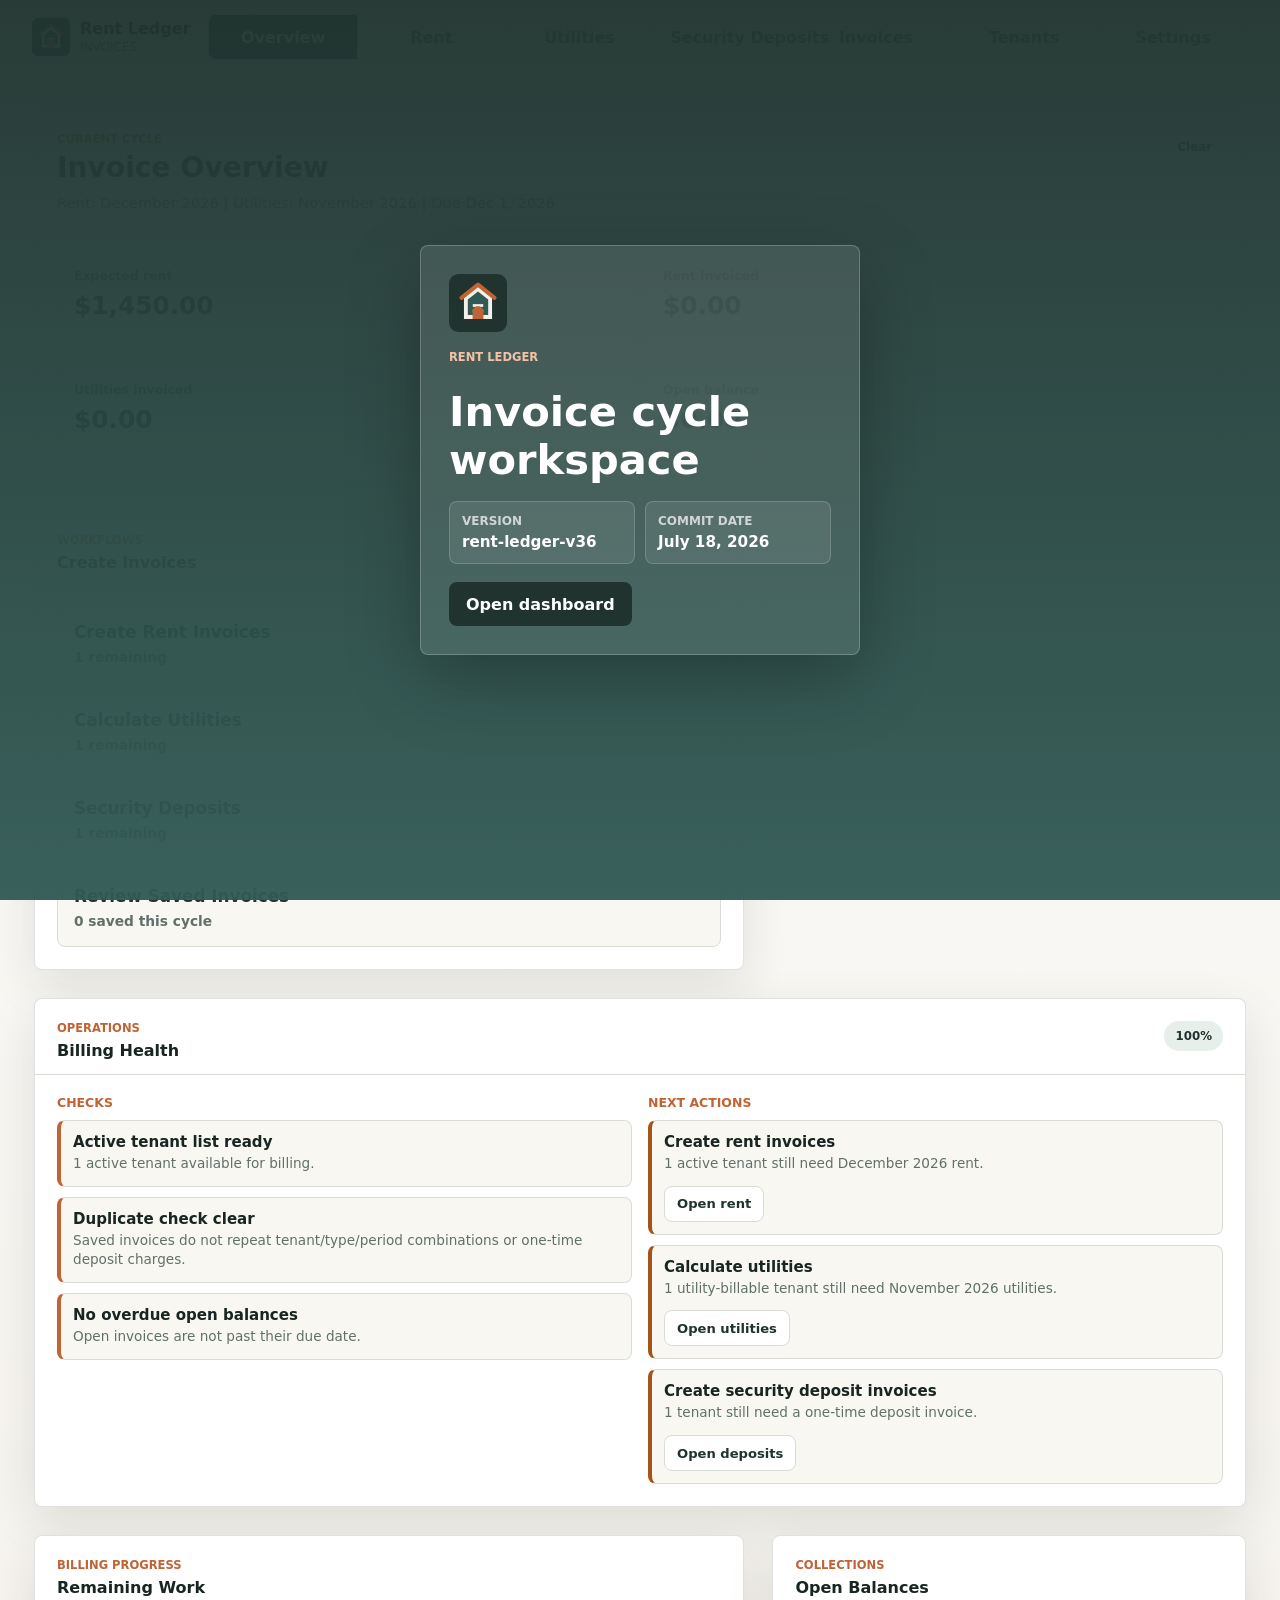
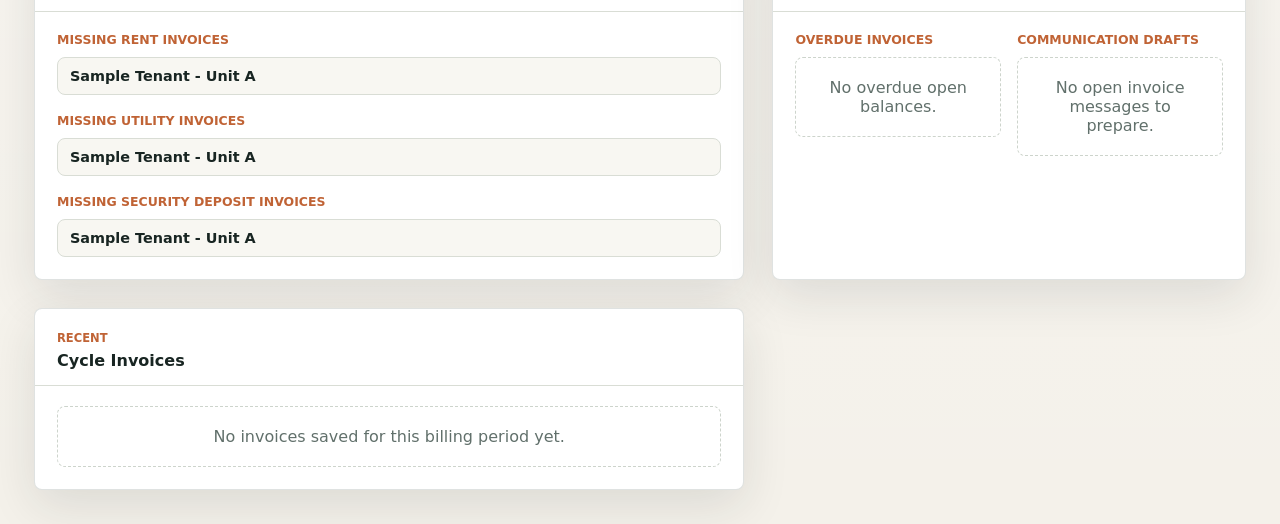
==== index.html @ cb98f1fe "Fix ledger workflows and period safeguards" ====
<!doctype html>
<html lang="en">
  <head>
    <meta charset="utf-8" />
    <meta name="viewport" content="width=device-width, initial-scale=1" />
    <meta name="theme-color" content="#20332f" />
    <meta http-equiv="Cache-Control" content="no-cache, no-store, must-revalidate" />
    <meta http-equiv="Pragma" content="no-cache" />
    <meta http-equiv="Expires" content="0" />
    <title>Rent Ledger</title>
    <link rel="manifest" href="manifest.webmanifest?v=rent-ledger-v36" />
    <link rel="icon" href="assets/rent-ledger-icon.svg" type="image/svg+xml" />
    <link rel="apple-touch-icon" href="assets/icon-192.png" />
    <link rel="stylesheet" href="styles.css?v=rent-ledger-v36" />
  </head>
  <body>
    <div id="app" class="app">
      <section class="splash-screen" id="splashScreen" aria-labelledby="splashTitle">
        <div class="splash-panel">
          <img src="assets/rent-ledger-icon.svg" alt="" class="splash-mark" />
          <p class="eyebrow">Rent Ledger</p>
          <h1 id="splashTitle">Invoice cycle workspace</h1>
          <div class="splash-meta" aria-label="Build details">
            <div>
              <span>Version</span>
              <strong id="splashVersion">rent-ledger-v36</strong>
            </div>
            <div>
              <span>Commit date</span>
              <strong id="splashCommitDate">July 18, 2026</strong>
            </div>
          </div>
          <button class="primary-button" id="enterApp" type="button">Open dashboard</button>
        </div>
      </section>

      <header class="topbar">
        <a class="brand" href="#overview" aria-label="Rent Ledger home">
          <img src="assets/rent-ledger-icon.svg" alt="" class="brand-mark" />
          <span>
            <strong>Rent Ledger</strong>
            <small>Invoices</small>
          </span>
        </a>

        <nav class="nav-tabs" aria-label="Primary">
          <button class="nav-tab is-active" data-view="overview" type="button">Overview</button>
          <button class="nav-tab" data-view="rent" type="button">Rent</button>
          <button class="nav-tab" data-view="utility" type="button">Utilities</button>
          <button class="nav-tab" data-view="security" type="button">Security Deposits</button>
          <button class="nav-tab" data-view="invoices" type="button">Invoices</button>
          <button class="nav-tab" data-view="tenants" type="button">Tenants</button>
          <button class="nav-tab" data-view="settings" type="button">Settings</button>
        </nav>
      </header>

      <main class="main">
        <section class="view view-overview is-active" id="view-overview" aria-labelledby="overviewHeading">
          <div class="overview-layout">
            <section class="panel overview-hero">
              <div class="panel-header">
                <div>
                  <p class="eyebrow">Current cycle</p>
                  <h1 id="overviewHeading">Invoice Overview</h1>
                  <p class="panel-copy" id="overviewCycleLabel">Current billing period</p>
                </div>
                <span class="status-pill" id="overviewCycleStatus">Open</span>
              </div>
              <div class="metric-grid overview-metrics">
                <div class="metric">
                  <span>Expected rent</span>
                  <strong id="cycleExpectedRent">$0.00</strong>
                </div>
                <div class="metric">
                  <span>Rent invoiced</span>
                  <strong id="cycleRentInvoiced">$0.00</strong>
                </div>
                <div class="metric">
                  <span>Utilities invoiced</span>
                  <strong id="cycleUtilityInvoiced">$0.00</strong>
                </div>
                <div class="metric">
                  <span>Open balance</span>
                  <strong id="cycleOpenBalance">$0.00</strong>
                </div>
              </div>
            </section>

            <section class="panel workflow-panel">
              <div class="panel-header compact">
                <div>
                  <p class="eyebrow">Workflows</p>
                  <h2>Create Invoices</h2>
                </div>
              </div>
              <div class="workflow-actions">
                <button class="workflow-button" id="startRentWorkflow" type="button">
                  <span>Create Rent Invoices</span>
                  <strong id="rentWorkflowCount">0 remaining</strong>
                </button>
                <button class="workflow-button" id="startUtilityWorkflow" type="button">
                  <span>Calculate Utilities</span>
                  <strong id="utilityWorkflowCount">0 remaining</strong>
                </button>
                <button class="workflow-button" id="startSecurityDepositWorkflow" type="button">
                  <span>Security Deposits</span>
                  <strong id="securityDepositWorkflowCount">0 remaining</strong>
                </button>
                <button class="workflow-button" id="reviewInvoicesWorkflow" type="button">
                  <span>Review Saved Invoices</span>
                  <strong id="invoiceWorkflowCount">0 saved this cycle</strong>
                </button>
              </div>
            </section>

            <section class="panel operations-panel">
              <div class="panel-header compact">
                <div>
                  <p class="eyebrow">Operations</p>
                  <h2>Billing Health</h2>
                </div>
                <span class="status-pill" id="billingHealthScore">100%</span>
              </div>
              <div class="operations-grid">
                <div>
                  <h3>Checks</h3>
                  <div class="operations-list" id="billingHealthList"></div>
                </div>
                <div>
                  <h3>Next actions</h3>
                  <div class="operations-list" id="billingActionList"></div>
                </div>
              </div>
            </section>

            <section class="panel">
              <div class="panel-header compact">
                <div>
                  <p class="eyebrow">Billing progress</p>
                  <h2>Remaining Work</h2>
                </div>
              </div>
              <div class="overview-list-group">
                <div>
                  <h3>Missing rent invoices</h3>
                  <div class="overview-list" id="cycleMissingRent"></div>
                </div>
                <div>
                  <h3>Missing utility invoices</h3>
                  <div class="overview-list" id="cycleMissingUtilities"></div>
                </div>
                <div>
                  <h3>Missing security deposit invoices</h3>
                  <div class="overview-list" id="cycleMissingSecurityDeposits"></div>
                </div>
              </div>
            </section>

            <section class="panel">
              <div class="panel-header compact">
                <div>
                  <p class="eyebrow">Collections</p>
                  <h2>Open Balances</h2>
                </div>
              </div>
              <div class="operations-grid">
                <div>
                  <h3>Overdue invoices</h3>
                  <div class="operations-list" id="delinquencyList"></div>
                </div>
                <div>
                  <h3>Communication drafts</h3>
                  <div class="operations-list" id="communicationDraftList"></div>
                </div>
              </div>
            </section>

            <section class="panel">
              <div class="panel-header compact">
                <div>
                  <p class="eyebrow">Recent</p>
                  <h2>Cycle Invoices</h2>
                </div>
              </div>
              <div class="invoice-history overview-invoices" id="overviewInvoiceList"></div>
            </section>
          </div>
        </section>

        <section class="view view-invoice" id="view-invoice" aria-labelledby="invoiceHeading">
          <section class="panel cycle-workflow-panel" id="rentBatchPanel">
            <div class="panel-header">
              <div>
                <p class="eyebrow">Rent cycle</p>
                <h1 id="rentBatchHeading">Rent Invoices</h1>
                <p class="panel-copy" id="rentBatchCopy">Review active tenants before creating rent invoices.</p>
              </div>
              <button class="primary-button" id="createAllRentInvoices" type="button">Create all rent invoices</button>
            </div>
            <div class="cycle-list" id="rentBatchList"></div>
          </section>

          <section class="panel cycle-workflow-panel" id="securityDepositBatchPanel" hidden>
            <div class="panel-header">
              <div>
                <p class="eyebrow">One-time tenant charges</p>
                <h1 id="securityDepositBatchHeading">Security Deposit Invoices</h1>
                <p class="panel-copy" id="securityDepositBatchCopy">
                  Each tenant needs one security deposit invoice, regardless of its billing period or payment status.
                </p>
              </div>
              <button class="primary-button" id="createAllSecurityDepositInvoices" type="button">
                Create all security deposits
              </button>
            </div>
            <div class="cycle-list" id="securityDepositBatchList"></div>
          </section>

          <section class="panel cycle-workflow-panel" id="utilityBatchPanel" hidden>
            <div class="panel-header">
              <div>
                <p class="eyebrow">Utility cycle</p>
                <h1 id="utilityBatchHeading">Utility Allocation</h1>
                <p class="panel-copy" id="utilityBatchCopy">Enter the bills once, then create utility invoices for every billable tenant.</p>
              </div>
              <button class="primary-button" id="createAllUtilityInvoices" type="button">Create all utilities</button>
            </div>
            <div class="cycle-form">
              <div class="grid three">
                <label>
                  Method
                  <select id="cycleUtilityMethod">
                    <option value="occupancyUnits">Occupancy units</option>
                    <option value="equalSplit">Equal split</option>
                  </select>
                </label>
                <label>
                  Total units / shares
                  <input id="cycleUtilityTotalUnits" type="number" min="0" step="0.01" />
                </label>
                <label>
                  Other utilities
                  <input id="cycleUtilityOther" type="number" min="0" step="0.01" />
                </label>
              </div>
              <div class="grid three">
                <label>
                  Dominion / electric
                  <input id="cycleUtilityElectric" type="number" min="0" step="0.01" />
                </label>
                <label>
                  HRSD / water
                  <input id="cycleUtilityWaterSewer" type="number" min="0" step="0.01" />
                </label>
                <label>
                  Gas
                  <input id="cycleUtilityGas" type="number" min="0" step="0.01" />
                </label>
              </div>
            </div>
            <div class="cycle-list" id="utilityAllocationList"></div>
          </section>

          <div class="workspace">
            <section class="panel editor-panel">
              <div class="panel-header">
                <div>
                  <p class="eyebrow" id="workflowEyebrow">Rent workflow</p>
                  <h1 id="invoiceHeading">Rent Invoice</h1>
                  <p class="panel-copy" id="workflowCopy">Create monthly rent invoices for active tenants.</p>
                </div>
                <div class="invoice-header-tools">
                  <span class="status-pill" id="invoiceStatus">Draft</span>
                </div>
              </div>

              <form id="invoiceForm" class="stack">
                <div class="section-heading compact">
                  <h2>Invoice details</h2>
                </div>
                <input id="invoiceType" name="invoiceType" type="hidden" value="rent" />
                <div class="grid three">
                  <label>
                    Tenant
                    <select id="tenantSelect" name="tenantId"></select>
                  </label>
                  <label>
                    Invoice #
                    <input id="invoiceNumber" name="invoiceNumber" type="text" autocomplete="off" />
                  </label>
                  <label>
                    Issue date
                    <input id="issueDate" name="issueDate" type="date" />
                  </label>
                </div>

                <div class="grid two">
                  <label>
                    Due date
                    <input id="dueDate" name="dueDate" type="date" />
                  </label>
                  <label>
                    Billing period
                    <input id="billingPeriod" name="billingPeriod" type="text" placeholder="July 2026" />
                  </label>
                </div>

                <section class="utility-calculator" id="utilityCalculator" aria-labelledby="utilityCalcHeading">
                  <div class="section-heading">
                    <div>
                      <p class="eyebrow">Utilities</p>
                      <h2 id="utilityCalcHeading">Utility Allocation</h2>
                    </div>
                    <button class="small-button" id="applyUtilityCharge" type="button">Apply charge</button>
                  </div>

                  <div class="grid three">
                    <label>
                      Method
                      <select id="utilityMethod">
                        <option value="occupancyUnits">Occupancy units</option>
                        <option value="equalSplit">Equal split</option>
                      </select>
                    </label>
                    <label>
                      Tenant units
                      <input id="utilityTenantUnits" type="number" min="0" step="0.01" />
                    </label>
                    <label>
                      Total units / shares
                      <input id="utilityTotalUnits" type="number" min="0" step="0.01" />
                    </label>
                  </div>

                  <div class="grid four">
                    <label>
                      Dominion / electric
                      <input id="utilityElectric" type="number" min="0" step="0.01" />
                    </label>
                    <label>
                      HRSD / water
                      <input id="utilityWaterSewer" type="number" min="0" step="0.01" />
                    </label>
                    <label>
                      Gas
                      <input id="utilityGas" type="number" min="0" step="0.01" />
                    </label>
                    <label>
                      Other utilities
                      <input id="utilityOther" type="number" min="0" step="0.01" />
                    </label>
                  </div>

                  <div class="utility-result" id="utilityCalcResult">Enter bills and units to calculate a utility share.</div>
                  <div class="utility-result secondary" id="utilityBatchSummary"></div>
                </section>

                <details class="advanced-charges" id="advancedCharges">
                  <summary>Edit charges</summary>
                  <div class="advanced-charges-body">
                    <div class="section-heading">
                      <h2>Charges</h2>
                      <div class="charge-actions">
                        <button class="small-button" id="applyRentCharge" type="button">Apply charge</button>
                        <button class="small-button" id="addLineItem" type="button">Add item</button>
                      </div>
                    </div>

                    <div class="line-items" id="lineItems" aria-live="polite"></div>
                  </div>
                </details>

                <div class="grid two">
                  <label>
                    Previous balance
                    <input id="previousBalance" name="previousBalance" type="number" min="0" step="0.01" />
                  </label>
                  <label>
                    Credits or adjustments
                    <input id="credits" name="credits" type="number" min="0" step="0.01" />
                  </label>
                </div>

                <label>
                  Notes
                  <textarea id="invoiceNotes" name="invoiceNotes" rows="3"></textarea>
                </label>

                <div class="invoice-total-bar">
                  <span>Total due</span>
                  <strong id="totalDue">$0.00</strong>
                </div>

                <div class="button-row">
                  <button class="primary-button" id="saveInvoice" type="submit">Save</button>
                  <button class="secondary-button" id="printInvoice" type="button">Print</button>
                  <button class="secondary-button mobile-preview-button" id="togglePreview" type="button">Preview</button>
                </div>
              </form>
            </section>

            <section class="panel preview-panel">
              <div class="panel-header compact">
                <div>
                  <p class="eyebrow">Preview</p>
                  <h2>Invoice Document</h2>
                </div>
                <span id="saveState" class="save-state">Draft</span>
              </div>

              <article class="invoice-sheet" id="invoicePreview" aria-label="Invoice preview"></article>
            </section>
          </div>

        </section>

        <section class="view view-invoices" id="view-invoices" aria-labelledby="invoicesHeading">
          <section class="panel">
            <div class="panel-header">
              <div>
                <p class="eyebrow">Invoice records</p>
                <h1 id="invoicesHeading">Invoices</h1>
                <p class="panel-copy">Review saved invoices, reopen prior invoices, or mark paid invoices.</p>
              </div>
              <button class="small-button danger" id="clearPaid" type="button">Delete paid non-deposit invoices</button>
            </div>
            <div class="invoice-history invoices-page-list" id="invoiceHistory"></div>
          </section>
        </section>

        <section class="view view-tenants" id="view-tenants" aria-labelledby="tenantsHeading">
          <div class="data-layout">
            <section class="panel">
              <div class="panel-header">
                <div>
                  <p class="eyebrow">Directory</p>
                  <h1 id="tenantsHeading">Tenants</h1>
                </div>
                <button class="small-button" id="addTenant" type="button">Add tenant</button>
              </div>
              <div class="tenant-section">
                <div class="section-heading compact">
                  <h2>Active tenants</h2>
                  <span id="activeTenantCount">0</span>
                </div>
                <div class="tenant-list" id="tenantList"></div>
              </div>
              <div class="tenant-section">
                <div class="section-heading compact">
                  <h2>Inactive tenants</h2>
                  <span id="inactiveTenantCount">0</span>
                </div>
                <div class="tenant-list" id="inactiveTenantList"></div>
              </div>
            </section>

            <section class="panel">
              <div class="panel-header compact">
                <div>
                  <p class="eyebrow">Details</p>
                  <h2 id="tenantFormHeading">Tenant Profile</h2>
                </div>
                <button class="small-button danger" id="deleteTenant" type="button">Delete</button>
              </div>

              <form id="tenantForm" class="stack">
                <input type="hidden" id="tenantId" />
                <div class="grid two">
                  <label>
                    Tenant name
                    <input id="tenantName" type="text" autocomplete="name" required />
                  </label>
                  <label>
                    Unit
                    <input id="tenantUnit" type="text" autocomplete="off" />
                  </label>
                </div>
                <label>
                  Mailing address
                  <textarea id="tenantAddress" rows="3"></textarea>
                </label>
                <div class="grid two">
                  <label>
                    Email
                    <input id="tenantEmail" type="email" autocomplete="email" />
                  </label>
                  <label>
                    Phone
                    <input id="tenantPhone" type="tel" autocomplete="tel" placeholder="(757) 555-1212" />
                  </label>
                </div>
                <div class="grid three">
                  <label>
                    Monthly rent
                    <input id="tenantRent" type="number" min="0" step="0.01" />
                  </label>
                  <label>
                    Security deposit
                    <input id="tenantSecurityDeposit" type="number" min="0" step="0.01" />
                  </label>
                  <label>
                    Utility occupancy units
                    <input id="tenantUtilityUnits" type="number" min="0" step="0.01" />
                  </label>
                </div>
                <label>
                  Lease memo
                  <textarea id="tenantMemo" rows="3"></textarea>
                </label>
                <label class="checkbox-row">
                  <input id="tenantActive" type="checkbox" />
                  <span>Active tenant</span>
                </label>
                <label class="checkbox-row">
                  <input id="tenantExcludeUtilities" type="checkbox" />
                  <span>Exclude from utility billing</span>
                </label>
                <div class="button-row">
                  <button class="primary-button" type="submit">Save tenant</button>
                  <button class="secondary-button" id="resetTenantForm" type="button">Reset</button>
                </div>
              </form>
            </section>
          </div>
        </section>

        <section class="view view-settings" id="view-settings" aria-labelledby="settingsHeading">
          <div class="data-layout settings-layout">
            <section class="panel">
              <div class="panel-header">
                <div>
                  <p class="eyebrow">Sender</p>
                  <h1 id="settingsHeading">Landlord Settings</h1>
                </div>
              </div>

              <form id="landlordForm" class="stack">
                <label>
                  Business or owner name
                  <input id="landlordName" type="text" autocomplete="organization" />
                </label>
                <label>
                  Address
                  <textarea id="landlordAddress" rows="3"></textarea>
                </label>
                <div class="grid two">
                  <label>
                    Email
                    <input id="landlordEmail" type="email" autocomplete="email" />
                  </label>
                  <label>
                    Phone
                    <input id="landlordPhone" type="tel" autocomplete="tel" placeholder="(757) 555-1212" />
                  </label>
                </div>
                <label>
                  Payment instructions
                  <textarea id="paymentInstructions" rows="5"></textarea>
                </label>
                <div class="button-row">
                  <button class="primary-button" type="submit">Save settings</button>
                </div>
              </form>
            </section>

            <section class="panel">
              <div class="panel-header compact">
                <div>
                  <p class="eyebrow">Audit</p>
                  <h2>Recent Local Activity</h2>
                </div>
              </div>
              <div class="audit-list" id="auditTrailList"></div>
            </section>

            <section class="panel">
              <div class="panel-header compact">
                <div>
                  <p class="eyebrow">Totals</p>
                  <h2>Portfolio Snapshot</h2>
                </div>
              </div>
              <div class="metric-grid">
                <div class="metric">
                  <span>Active tenants</span>
                  <strong id="metricTenants">0</strong>
                </div>
                <div class="metric">
                  <span>Open invoices</span>
                  <strong id="metricOpen">0</strong>
                </div>
                <div class="metric">
                  <span>Open balance</span>
                  <strong id="metricBalance">$0.00</strong>
                </div>
                <div class="metric">
                  <span>Paid invoices</span>
                  <strong id="metricPaid">0</strong>
                </div>
              </div>
              <div class="backup-tools drive-tools">
                <div>
                  <p class="eyebrow">Cloud backup</p>
                  <h2>Google Drive</h2>
                  <p class="backup-copy">
                    Connected Drive saves app data and invoice PDFs in a Rent Ledger folder.
                  </p>
                </div>
                <div class="backup-status">
                  <span>Connection</span>
                  <strong id="driveStatus">Not connected</strong>
                </div>
                <div class="button-row">
                  <button class="secondary-button" id="connectDrive" type="button">Connect Drive</button>
                  <button class="secondary-button" id="loadDriveState" type="button">Download from Drive</button>
                  <button class="secondary-button" id="saveDriveState" type="button">Upload to Drive</button>
                </div>
                <p class="field-help">
                  Download replaces this browser's data after confirmation. Upload sends this browser's current data to Drive.
                </p>
                <details class="advanced-settings">
                  <summary>Advanced Drive setup</summary>
                  <label>
                    Google OAuth client ID
                    <input
                      id="googleClientId"
                      type="text"
                      autocomplete="off"
                      placeholder="1234567890-abc.apps.googleusercontent.com"
                    />
                  </label>
                  <p class="field-help">
                    Paste the full Web application OAuth client ID. Do not use a project ID, API key, email address, or client secret.
                  </p>
                  <label class="checkbox-row">
                    <input id="driveAutoSync" type="checkbox" />
                    <span>Automatically upload app data after local changes</span>
                  </label>
                </details>
              </div>
              <div class="backup-tools report-tools">
                <div>
                  <p class="eyebrow">Exports</p>
                  <h2>Reports</h2>
                  <p class="backup-copy">
                    Download accounting-ready CSV files from the data currently saved in this browser.
                  </p>
                </div>
                <div class="button-row">
                  <button class="secondary-button" id="exportInvoiceCsv" type="button">Invoice CSV</button>
                  <button class="secondary-button" id="exportTenantStatementCsv" type="button">Tenant balances CSV</button>
                  <button class="secondary-button" id="exportAuditCsv" type="button">Audit CSV</button>
                </div>
              </div>
              <div class="backup-tools lock-tools">
                <div>
                  <p class="eyebrow">Controls</p>
                  <h2>Closed Periods</h2>
                  <p class="backup-copy">
                    Locks are workflow safeguards, not access controls. Changes remain possible after an extra confirmation.
                    Lock the current rent/security and utility periods together, or unlock any listed period individually.
                    Lock changes sync across open tabs without replacing their invoice, tenant, or landlord forms.
                  </p>
                </div>
                <div class="button-row">
                  <button class="secondary-button" id="lockCurrentCycle" type="button">Lock current cycle</button>
                  <button class="secondary-button" id="unlockCurrentCycle" type="button">Unlock current cycle</button>
                </div>
                <div class="operations-list closed-period-list" id="closedPeriodList"></div>
              </div>
            </section>
          </div>
        </section>
      </main>

      <div class="toast" id="toast" role="status" aria-live="polite"></div>
      <div class="modal-backdrop" id="paymentDialog" hidden>
        <section class="modal-panel" role="dialog" aria-modal="true" aria-labelledby="paymentDialogHeading">
          <div>
            <p class="eyebrow">Payment</p>
            <h2 id="paymentDialogHeading">Record payment</h2>
            <p class="panel-copy" id="paymentDialogCopy">Choose how much was paid.</p>
          </div>
          <div class="button-row">
            <button class="primary-button" id="paymentFull" type="button">Full</button>
            <button class="secondary-button" id="paymentPartial" type="button">Partial</button>
            <button class="secondary-button" id="paymentCancel" type="button">Cancel</button>
          </div>
          <div class="partial-payment-fields" id="partialPaymentFields" hidden>
            <label>
              Partial payment amount
              <input id="partialPaymentAmount" type="number" min="0.01" step="0.01" inputmode="decimal" />
            </label>
            <button class="primary-button" id="paymentPartialSave" type="button">Save partial payment</button>
          </div>
        </section>
      </div>
    </div>

    <script src="app.js?v=rent-ledger-v36" defer></script>
  </body>
</html>
---- styles.css ----
:root {
  --bg: #f4f1ea;
  --surface: #ffffff;
  --surface-muted: #f8f7f2;
  --ink: #182522;
  --muted: #61706b;
  --line: #d9ddd5;
  --brand: #20332f;
  --brand-2: #315a54;
  --accent: #c06335;
  --accent-soft: #f5dfd2;
  --ok: #1e6b4c;
  --warn: #a45319;
  --danger: #9d2f26;
  --shadow: 0 16px 48px rgba(24, 37, 34, 0.11);
  --radius: 8px;
  --tap: 44px;
  font-family:
    Inter, ui-sans-serif, system-ui, -apple-system, BlinkMacSystemFont, "Segoe UI",
    sans-serif;
  color: var(--ink);
  background: var(--bg);
}

* {
  box-sizing: border-box;
}

html {
  min-height: 100%;
}

body {
  min-height: 100vh;
  margin: 0;
  background:
    linear-gradient(180deg, rgba(255, 255, 255, 0.78), rgba(255, 255, 255, 0)),
    var(--bg);
}

button,
input,
select,
textarea {
  font: inherit;
}

button {
  cursor: pointer;
}

.app {
  min-height: 100vh;
}

.splash-screen {
  position: fixed;
  inset: 0;
  z-index: 100;
  display: grid;
  place-items: center;
  padding: 24px;
  background: linear-gradient(180deg, rgba(32, 51, 47, 0.96), rgba(49, 90, 84, 0.96));
}

.splash-screen[hidden] {
  display: none;
}

[hidden] {
  display: none !important;
}

.splash-panel {
  display: grid;
  justify-items: start;
  gap: 18px;
  width: min(100%, 440px);
  border: 1px solid rgba(255, 255, 255, 0.22);
  border-radius: var(--radius);
  padding: 28px;
  color: #fff;
  background: rgba(255, 255, 255, 0.1);
  box-shadow: 0 24px 72px rgba(0, 0, 0, 0.28);
}

.splash-panel .eyebrow {
  color: #f3c2a6;
}

.splash-panel h1 {
  font-size: clamp(1.8rem, 6vw, 2.6rem);
}

.splash-mark {
  width: 58px;
  height: 58px;
}

.splash-meta {
  display: grid;
  grid-template-columns: repeat(2, minmax(0, 1fr));
  gap: 10px;
  width: 100%;
}

.splash-meta div {
  border: 1px solid rgba(255, 255, 255, 0.18);
  border-radius: var(--radius);
  padding: 12px;
  background: rgba(255, 255, 255, 0.08);
}

.splash-meta span,
.splash-meta strong {
  display: block;
}

.splash-meta span {
  color: rgba(255, 255, 255, 0.72);
  font-size: 0.75rem;
  font-weight: 800;
  text-transform: uppercase;
}

.splash-meta strong {
  margin-top: 5px;
  font-size: 0.95rem;
}

.topbar {
  position: sticky;
  top: 0;
  z-index: 20;
  display: grid;
  grid-template-columns: auto minmax(0, 1fr);
  align-items: center;
  gap: 18px;
  padding: 14px clamp(16px, 3vw, 32px);
  border-bottom: 1px solid rgba(32, 51, 47, 0.14);
  background: rgba(250, 249, 245, 0.94);
  backdrop-filter: blur(14px);
}

.brand {
  display: inline-flex;
  align-items: center;
  gap: 10px;
  width: fit-content;
  color: var(--ink);
  text-decoration: none;
}

.brand-mark {
  width: 38px;
  height: 38px;
  flex: 0 0 38px;
}

.brand strong,
.brand small {
  display: block;
  line-height: 1.05;
}

.brand strong {
  font-size: 1rem;
}

.brand small {
  margin-top: 3px;
  color: var(--muted);
  font-size: 0.75rem;
  text-transform: uppercase;
  letter-spacing: 0;
}

.nav-tabs {
  display: inline-grid;
  grid-template-columns: repeat(7, minmax(86px, 1fr));
  justify-self: end;
  min-height: var(--tap);
  border: 1px solid var(--line);
  border-radius: var(--radius);
  overflow: hidden;
  background: var(--surface);
}

.nav-tab {
  min-height: var(--tap);
  border: 0;
  border-right: 1px solid var(--line);
  padding: 0 16px;
  color: var(--muted);
  background: transparent;
  font-weight: 700;
  white-space: nowrap;
}

.nav-tab:last-child {
  border-right: 0;
}

.nav-tab.is-active {
  color: #fff;
  background: var(--brand);
}

.main {
  padding: clamp(18px, 3vw, 34px);
}

.view {
  display: none;
}

.view.is-active {
  display: block;
}

.workspace {
  display: grid;
  grid-template-columns: minmax(360px, 0.92fr) minmax(420px, 1.08fr);
  align-items: start;
  gap: clamp(18px, 3vw, 28px);
  max-width: 1460px;
  margin: 0 auto;
}

.overview-layout {
  display: grid;
  grid-template-columns: minmax(440px, 1.2fr) minmax(320px, 0.8fr);
  gap: clamp(18px, 3vw, 28px);
  max-width: 1240px;
  margin: 0 auto;
}

.overview-hero {
  grid-column: 1 / -1;
}

.panel-copy {
  margin: 8px 0 0;
  color: var(--muted);
  font-size: 0.92rem;
  line-height: 1.45;
}

.overview-metrics {
  grid-template-columns: repeat(4, minmax(0, 1fr));
}

.workflow-actions {
  display: grid;
  gap: 12px;
  padding: 20px 22px 22px;
}

.workflow-button {
  display: grid;
  gap: 5px;
  min-height: 76px;
  border: 1px solid var(--line);
  border-radius: var(--radius);
  padding: 14px 16px;
  color: var(--ink);
  background: var(--surface-muted);
  text-align: left;
}

.workflow-button span {
  color: var(--brand);
  font-size: 1.05rem;
  font-weight: 900;
}

.workflow-button strong {
  color: var(--muted);
  font-size: 0.86rem;
}

.overview-list-group {
  display: grid;
  gap: 18px;
  padding: 20px 22px 22px;
}

.overview-list-group h3 {
  margin-bottom: 10px;
  color: var(--accent);
  font-size: 0.78rem;
  text-transform: uppercase;
}

.overview-list {
  display: grid;
  gap: 8px;
}

.overview-list-item {
  border: 1px solid var(--line);
  border-radius: var(--radius);
  padding: 10px 12px;
  background: var(--surface-muted);
  font-size: 0.9rem;
  font-weight: 800;
}

.operations-panel {
  grid-column: 1 / -1;
}

.operations-grid {
  display: grid;
  grid-template-columns: repeat(2, minmax(0, 1fr));
  gap: 16px;
  padding: 20px 22px 22px;
}

.operations-grid h3 {
  margin-bottom: 10px;
  color: var(--accent);
  font-size: 0.78rem;
  text-transform: uppercase;
}

.operations-list,
.audit-list {
  display: grid;
  gap: 10px;
}

.audit-list {
  padding: 8px 22px 22px;
}

.operations-item,
.audit-item {
  display: grid;
  gap: 8px;
  border: 1px solid var(--line);
  border-left-width: 4px;
  border-radius: var(--radius);
  padding: 12px;
  background: var(--surface-muted);
}

.operations-item strong,
.audit-item strong {
  display: block;
  font-size: 0.94rem;
}

.operations-item p,
.audit-item p {
  margin: 3px 0 0;
  color: var(--muted);
  font-size: 0.85rem;
  line-height: 1.45;
}

.operations-item.is-critical {
  border-left-color: var(--danger);
}

.operations-item.is-warning {
  border-left-color: var(--warn);
}

.operations-item.is-good,
.operations-item.is-info,
.audit-item {
  border-left-color: var(--accent);
}

.operations-item .card-actions,
.audit-item .card-actions {
  margin-top: 4px;
}

.closed-period-list {
  margin-top: 4px;
}

.overview-invoices {
  padding: 8px 22px 22px;
}

.cycle-workflow-panel {
  max-width: 1240px;
  margin: 0 auto clamp(18px, 3vw, 28px);
}

.cycle-form {
  display: grid;
  gap: 14px;
  padding: 0 22px 18px;
}

.cycle-list {
  display: grid;
  gap: 10px;
  padding: 8px 22px 22px;
}

.cycle-row {
  display: grid;
  grid-template-columns: minmax(0, 1fr) minmax(96px, auto) auto;
  gap: 14px;
  align-items: center;
  border: 1px solid var(--line);
  border-radius: var(--radius);
  padding: 14px;
  background: var(--surface-muted);
}

.cycle-row h3 {
  margin: 0 0 4px;
  font-size: 0.98rem;
}

.cycle-row p {
  margin: 0;
  color: var(--muted);
  font-size: 0.86rem;
}

.cycle-row > strong {
  text-align: right;
  white-space: nowrap;
}

.panel {
  border: 1px solid rgba(32, 51, 47, 0.14);
  border-radius: var(--radius);
  background: var(--surface);
  box-shadow: var(--shadow);
}

.editor-panel,
.preview-panel {
  min-width: 0;
}

.panel-header {
  display: flex;
  align-items: flex-start;
  justify-content: space-between;
  gap: 16px;
  padding: 22px 22px 16px;
  border-bottom: 1px solid var(--line);
}

.panel-header.compact {
  padding-bottom: 14px;
}

.invoice-header-tools {
  display: grid;
  justify-items: end;
  gap: 10px;
}

.eyebrow {
  margin: 0 0 6px;
  color: var(--accent);
  font-size: 0.72rem;
  font-weight: 800;
  letter-spacing: 0;
  text-transform: uppercase;
}

h1,
h2,
h3,
p {
  margin-top: 0;
}

h1 {
  margin-bottom: 0;
  font-size: clamp(1.35rem, 2.2vw, 1.8rem);
  line-height: 1.15;
}

h2 {
  margin-bottom: 0;
  font-size: 1rem;
  line-height: 1.2;
}

.stack {
  display: grid;
  gap: 16px;
  padding: 20px 22px 22px;
}

.grid {
  display: grid;
  gap: 14px;
}

.grid.two {
  grid-template-columns: repeat(2, minmax(0, 1fr));
}

.grid.three {
  grid-template-columns: repeat(3, minmax(0, 1fr));
}

.grid.four {
  grid-template-columns: repeat(4, minmax(0, 1fr));
}

label {
  display: grid;
  gap: 7px;
  color: var(--muted);
  font-size: 0.78rem;
  font-weight: 800;
}

.file-import-button {
  position: relative;
  display: inline-flex;
  align-items: center;
  justify-content: center;
  color: var(--brand);
}

.file-import-button input {
  position: absolute;
  width: 1px;
  height: 1px;
  opacity: 0;
  pointer-events: none;
}

.field-help {
  margin: -6px 0 0;
  color: var(--muted);
  font-size: 0.84rem;
  line-height: 1.4;
}

input,
select,
textarea {
  width: 100%;
  min-height: var(--tap);
  border: 1px solid #cdd4cc;
  border-radius: var(--radius);
  padding: 10px 12px;
  color: var(--ink);
  background: #fff;
  font-size: 0.95rem;
  font-weight: 600;
}

textarea {
  min-height: 90px;
  resize: vertical;
}

input:focus,
select:focus,
textarea:focus,
button:focus-visible {
  outline: 3px solid rgba(192, 99, 53, 0.26);
  outline-offset: 2px;
}

.section-heading {
  display: flex;
  align-items: center;
  justify-content: space-between;
  gap: 12px;
}

.charge-actions {
  display: flex;
  flex-wrap: wrap;
  justify-content: flex-end;
  gap: 8px;
}

.charge-actions .small-button {
  white-space: nowrap;
}

.section-heading.compact {
  padding: 0 0 8px;
  border-bottom: 1px solid var(--line);
}

.section-heading.compact h2 {
  color: var(--accent);
  font-size: 0.78rem;
  text-transform: uppercase;
}

.section-heading.compact span {
  color: var(--muted);
  font-size: 0.82rem;
  font-weight: 800;
}

.line-items {
  display: grid;
  gap: 10px;
}

.utility-calculator {
  display: grid;
  gap: 14px;
  border: 1px solid var(--line);
  border-radius: var(--radius);
  padding: 14px;
  background: var(--surface-muted);
}

.utility-result {
  min-height: 46px;
  border: 1px solid #d6ddd5;
  border-radius: var(--radius);
  padding: 12px;
  color: var(--brand);
  background: #fff;
  font-size: 0.88rem;
  font-weight: 800;
  line-height: 1.35;
}

.utility-result.secondary {
  min-height: 0;
  color: var(--muted);
  background: rgba(255, 255, 255, 0.6);
  font-size: 0.82rem;
}

.advanced-charges {
  border: 1px solid var(--line);
  border-radius: var(--radius);
  background: var(--surface-muted);
}

.advanced-charges summary {
  min-height: var(--tap);
  padding: 12px 14px;
  color: var(--brand);
  font-weight: 900;
  cursor: pointer;
}

.advanced-charges-body {
  display: grid;
  gap: 14px;
  border-top: 1px solid var(--line);
  padding: 14px;
}

.line-item {
  display: grid;
  grid-template-columns: minmax(112px, 0.9fr) minmax(150px, 1.3fr) minmax(96px, 0.55fr) var(--tap);
  gap: 8px;
  align-items: end;
  padding: 12px;
  border: 1px solid var(--line);
  border-radius: var(--radius);
  background: var(--surface-muted);
}

.line-item label {
  font-size: 0.7rem;
}

.remove-line {
  width: var(--tap);
  height: var(--tap);
  border: 1px solid #e2c8c4;
  border-radius: var(--radius);
  color: var(--danger);
  background: #fff7f5;
  font-size: 1.25rem;
  font-weight: 900;
}

.invoice-total-bar {
  display: flex;
  align-items: center;
  justify-content: space-between;
  gap: 16px;
  min-height: 58px;
  padding: 14px 16px;
  border: 1px solid rgba(32, 51, 47, 0.16);
  border-radius: var(--radius);
  background: #edf4ef;
}

.invoice-total-bar span {
  color: var(--muted);
  font-size: 0.8rem;
  font-weight: 800;
  text-transform: uppercase;
  letter-spacing: 0;
}

.invoice-total-bar strong {
  font-size: 1.6rem;
}

.button-row {
  display: flex;
  flex-wrap: wrap;
  gap: 10px;
}

.primary-button,
.secondary-button,
.small-button {
  display: inline-flex;
  align-items: center;
  justify-content: center;
  min-height: var(--tap);
  border-radius: var(--radius);
  border: 1px solid transparent;
  padding: 0 16px;
  font-weight: 800;
  text-decoration: none;
}

.primary-button {
  color: #fff;
  background: var(--brand);
}

.secondary-button,
.small-button {
  border-color: var(--line);
  color: var(--brand);
  background: #fff;
}

.small-button {
  min-height: 36px;
  padding: 0 12px;
  font-size: 0.82rem;
}

.small-button.danger {
  color: var(--danger);
}

.mobile-preview-button {
  display: none;
}

.primary-button:disabled,
.secondary-button:disabled,
.small-button:disabled {
  cursor: not-allowed;
  opacity: 0.48;
}

.checkbox-row {
  display: flex;
  align-items: center;
  gap: 10px;
  color: var(--ink);
  font-size: 0.9rem;
  font-weight: 700;
}

.checkbox-row input {
  width: 18px;
  height: 18px;
  accent-color: var(--brand);
}

.status-pill,
.save-state {
  display: inline-flex;
  align-items: center;
  justify-content: center;
  min-height: 30px;
  border-radius: 999px;
  padding: 0 11px;
  color: var(--brand);
  background: #e7efeb;
  font-size: 0.74rem;
  font-weight: 900;
  white-space: nowrap;
}

.save-state {
  color: var(--warn);
  background: #fff0df;
}

.preview-panel {
  position: sticky;
  top: 88px;
}

.invoice-sheet {
  width: min(100%, 850px);
  min-height: 820px;
  margin: 20px auto 24px;
  padding: clamp(24px, 4vw, 48px);
  border: 1px solid #d8ded8;
  background: #fff;
  box-shadow: 0 10px 26px rgba(24, 37, 34, 0.08);
}

.invoice-doc-header {
  display: grid;
  grid-template-columns: 1fr auto;
  gap: 24px;
  align-items: start;
  border-bottom: 3px solid var(--brand);
  padding-bottom: 20px;
}

.invoice-logo-row {
  display: flex;
  gap: 12px;
  align-items: center;
}

.invoice-logo {
  width: 46px;
  height: 46px;
}

.invoice-title {
  text-align: right;
}

.invoice-title h2 {
  font-size: clamp(1.5rem, 4vw, 2.2rem);
  letter-spacing: 0;
}

.doc-muted {
  color: var(--muted);
}

.doc-grid {
  display: grid;
  grid-template-columns: repeat(2, minmax(0, 1fr));
  gap: 28px;
  margin: 26px 0;
}

.doc-block h3 {
  margin: 0 0 8px;
  color: var(--accent);
  font-size: 0.72rem;
  letter-spacing: 0;
  text-transform: uppercase;
}

.doc-block p {
  margin-bottom: 4px;
  line-height: 1.45;
}

.doc-facts {
  display: grid;
  gap: 8px;
  align-content: start;
}

.doc-fact {
  display: grid;
  grid-template-columns: 124px 1fr;
  gap: 10px;
}

.doc-fact span {
  color: var(--muted);
  font-weight: 700;
}

.doc-table {
  width: 100%;
  border-collapse: collapse;
  margin: 18px 0 24px;
}

.doc-table th,
.doc-table td {
  border-bottom: 1px solid #e1e5df;
  padding: 11px 8px;
  text-align: left;
  vertical-align: top;
}

.doc-table th {
  color: var(--muted);
  font-size: 0.72rem;
  letter-spacing: 0;
  text-transform: uppercase;
}

.doc-table td:last-child,
.doc-table th:last-child {
  text-align: right;
}

.doc-summary {
  display: grid;
  gap: 9px;
  width: min(100%, 330px);
  margin-left: auto;
}

.doc-summary-row {
  display: flex;
  justify-content: space-between;
  gap: 18px;
}

.doc-summary-row.total {
  margin-top: 8px;
  border-top: 2px solid var(--brand);
  padding-top: 12px;
  font-size: 1.2rem;
  font-weight: 900;
}

.doc-notes {
  margin-top: 34px;
  border-top: 1px solid #e1e5df;
  padding-top: 18px;
}

.view-invoices .panel {
  max-width: 1040px;
  margin: 0 auto;
}

.invoice-history,
.tenant-list {
  display: grid;
  gap: 10px;
  margin-top: 12px;
}

.invoices-page-list {
  margin-top: 0;
  padding: 8px 22px 22px;
}

.tenant-section {
  padding: 16px 22px 0;
}

.tenant-section:last-child {
  padding-bottom: 22px;
}

.invoice-card,
.tenant-card {
  display: grid;
  grid-template-columns: 1fr auto;
  gap: 14px;
  align-items: center;
  border: 1px solid var(--line);
  border-radius: var(--radius);
  padding: 14px;
  background: var(--surface);
}

.tenant-card.is-inactive {
  background: var(--surface-muted);
}

.invoice-card h3,
.tenant-card h3 {
  margin: 0 0 4px;
  font-size: 0.98rem;
}

.invoice-card p,
.tenant-card p {
  margin-bottom: 0;
  color: var(--muted);
  font-size: 0.86rem;
}

.card-actions {
  display: flex;
  flex-wrap: wrap;
  gap: 8px;
}

.data-layout {
  display: grid;
  grid-template-columns: minmax(310px, 0.82fr) minmax(390px, 1.18fr);
  gap: clamp(18px, 3vw, 28px);
  max-width: 1240px;
  margin: 0 auto;
}

.settings-layout {
  grid-template-columns: minmax(420px, 1fr) minmax(300px, 0.7fr);
}

.metric-grid {
  display: grid;
  grid-template-columns: repeat(2, minmax(0, 1fr));
  gap: 12px;
  padding: 20px 22px 14px;
}

.metric {
  min-height: 102px;
  border: 1px solid var(--line);
  border-radius: var(--radius);
  padding: 16px;
  background: var(--surface-muted);
}

.metric span {
  display: block;
  color: var(--muted);
  font-size: 0.78rem;
  font-weight: 800;
}

.metric strong {
  display: block;
  margin-top: 8px;
  font-size: 1.55rem;
}

.backup-tools {
  display: grid;
  gap: 14px;
  padding: 6px 22px 22px;
}

.drive-tools {
  border-top: 1px solid var(--line);
  padding-top: 20px;
}

.backup-copy {
  margin: 8px 0 0;
  color: var(--muted);
  font-size: 0.88rem;
  line-height: 1.45;
}

.backup-status {
  display: grid;
  gap: 5px;
  border: 1px solid var(--line);
  border-radius: var(--radius);
  padding: 14px;
  background: var(--surface-muted);
}

.backup-status span {
  color: var(--muted);
  font-size: 0.78rem;
  font-weight: 800;
}

.backup-status strong {
  font-size: 0.95rem;
}

.advanced-settings {
  border: 1px solid var(--line);
  border-radius: var(--radius);
  padding: 0;
  background: var(--surface-muted);
}

.advanced-settings summary {
  min-height: var(--tap);
  padding: 12px 14px;
  color: var(--brand);
  font-weight: 900;
  cursor: pointer;
}

.advanced-settings label,
.advanced-settings .field-help {
  margin: 0 14px 14px;
}

.empty-state {
  border: 1px dashed #cdd4cc;
  border-radius: var(--radius);
  padding: 20px;
  color: var(--muted);
  background: rgba(255, 255, 255, 0.72);
  text-align: center;
}

.toast {
  position: fixed;
  right: 18px;
  bottom: 18px;
  z-index: 30;
  max-width: min(380px, calc(100vw - 36px));
  border-radius: var(--radius);
  padding: 12px 14px;
  color: #fff;
  background: var(--brand);
  box-shadow: var(--shadow);
  opacity: 0;
  transform: translateY(10px);
  pointer-events: none;
  transition: opacity 180ms ease, transform 180ms ease;
}

.toast.is-visible {
  opacity: 1;
  transform: translateY(0);
}

.modal-backdrop {
  position: fixed;
  inset: 0;
  z-index: 80;
  display: grid;
  place-items: center;
  padding: 18px;
  background: rgba(24, 37, 34, 0.48);
}

.modal-panel {
  display: grid;
  gap: 18px;
  width: min(100%, 430px);
  border: 1px solid rgba(32, 51, 47, 0.18);
  border-radius: var(--radius);
  padding: 22px;
  background: var(--surface);
  box-shadow: 0 22px 72px rgba(24, 37, 34, 0.24);
}

.partial-payment-fields {
  display: grid;
  gap: 12px;
  border-top: 1px solid var(--line);
  padding-top: 16px;
}

@media (max-width: 1120px) {
  .workspace,
  .overview-layout,
  .data-layout,
  .settings-layout {
    grid-template-columns: 1fr;
  }

  .preview-panel {
    position: static;
  }
}

@media (max-width: 760px) {
  .topbar {
    grid-template-columns: 1fr;
    grid-template-areas:
      "brand"
      "tabs";
  }

  .brand {
    grid-area: brand;
  }

  .nav-tabs {
    grid-area: tabs;
    width: 100%;
    grid-template-columns: repeat(3, minmax(0, 1fr));
    overflow: hidden;
  }

  .nav-tab {
    border-bottom: 1px solid var(--line);
    padding: 0 8px;
  }

  .nav-tab:nth-child(3n) {
    border-right: 0;
  }

  .nav-tab:nth-last-child(-n + 3) {
    border-bottom: 1px solid var(--line);
  }

  .nav-tab:nth-child(n + 7) {
    border-bottom: 0;
  }

  .nav-tab:last-child {
    grid-column: 1 / -1;
    border-right: 0;
  }

  .main {
    padding: 14px;
  }

  .panel-header,
  .stack,
  .metric-grid {
    padding-left: 16px;
    padding-right: 16px;
  }

  .view-invoices .panel-header {
    display: grid;
    grid-template-columns: 1fr;
  }

  .view-invoices .panel-header .small-button {
    justify-self: stretch;
  }

  .grid.two,
  .grid.three,
  .grid.four,
  .line-item,
  .cycle-row,
  .operations-grid,
  .doc-grid {
    grid-template-columns: 1fr;
  }

  .line-item {
    gap: 10px;
  }

  .remove-line {
    width: 100%;
  }

  .button-row {
    display: grid;
    grid-template-columns: repeat(2, minmax(0, 1fr));
  }

  .mobile-preview-button {
    display: inline-flex;
    align-items: center;
    justify-content: center;
  }

  .view-invoice .preview-panel {
    display: none;
  }

  .view-invoice .preview-panel.is-preview-visible {
    display: block;
  }

  .button-row button {
    min-width: 0;
  }

  .invoice-sheet {
    min-height: auto;
    padding: 22px 18px;
  }

  .invoice-doc-header {
    grid-template-columns: 1fr;
  }

  .invoice-title {
    text-align: left;
  }

  .doc-fact {
    grid-template-columns: 108px 1fr;
  }

  .invoice-card,
  .tenant-card {
    grid-template-columns: 1fr;
  }

  .card-actions {
    display: grid;
    grid-template-columns: repeat(2, minmax(0, 1fr));
  }

  .cycle-row .card-actions {
    grid-template-columns: 1fr;
  }

  .overview-metrics,
  .splash-meta {
    grid-template-columns: 1fr;
  }

  .operations-grid {
    padding-left: 16px;
    padding-right: 16px;
  }

  .audit-list {
    padding-left: 16px;
    padding-right: 16px;
  }
}

@media (max-width: 430px) {
  .brand small {
    display: none;
  }

  .nav-tabs {
    grid-template-columns: repeat(3, minmax(0, 1fr));
  }

  .nav-tab {
    padding: 0 8px;
    font-size: 0.78rem;
  }

  .button-row {
    grid-template-columns: 1fr;
  }
}

@media print {
  @page {
    size: letter;
    margin: 0.35in;
  }

  html,
  body {
    min-height: auto;
    background: #fff;
  }

  .topbar,
  .splash-screen,
  .editor-panel,
  .view-invoices,
  .panel-header,
  .modal-backdrop,
  .toast {
    display: none !important;
  }

  .main,
  .workspace {
    display: block;
    padding: 0;
    margin: 0;
  }

  .preview-panel,
  .panel {
    display: block !important;
    border: 0;
    box-shadow: none;
    overflow: visible;
  }

  .invoice-sheet {
    width: 100%;
    max-width: none;
    min-height: auto;
    margin: 0;
    border: 0;
    box-shadow: none;
    padding: 0;
    font-size: 9pt;
    line-height: 1.25;
    page-break-inside: avoid;
    break-inside: avoid;
  }

  .invoice-doc-header {
    grid-template-columns: minmax(0, 1fr) auto;
    gap: 0.2in;
    padding-bottom: 0.14in;
    border-bottom-width: 2px;
  }

  .invoice-logo-row {
    gap: 0.1in;
  }

  .invoice-logo {
    width: 0.34in;
    height: 0.34in;
  }

  .invoice-title h2 {
    font-size: 18pt;
  }

  .doc-muted {
    color: #4f5c58;
  }

  .doc-grid {
    grid-template-columns: 1.15fr 0.85fr;
    gap: 0.24in;
    margin: 0.18in 0 0.14in;
  }

  .doc-block h3,
  .doc-table th {
    font-size: 7.5pt;
  }

  .doc-block p {
    margin-bottom: 2pt;
    line-height: 1.25;
  }

  .doc-facts {
    gap: 4pt;
  }

  .doc-fact {
    grid-template-columns: 0.95in 1fr;
    gap: 6pt;
  }

  .doc-table {
    margin: 0.12in 0 0.14in;
    page-break-inside: avoid;
    break-inside: avoid;
  }

  .doc-table th,
  .doc-table td {
    padding: 5pt 4pt;
  }

  .doc-table tr {
    page-break-inside: avoid;
    break-inside: avoid;
  }

  .doc-summary {
    gap: 4pt;
    width: 2.55in;
  }

  .doc-summary-row.total {
    margin-top: 5pt;
    padding-top: 7pt;
    font-size: 11pt;
  }

  .doc-notes {
    margin-top: 0.18in;
    padding-top: 0.12in;
    page-break-inside: avoid;
    break-inside: avoid;
  }

  .doc-notes .doc-grid {
    grid-template-columns: repeat(3, minmax(0, 1fr));
    gap: 0.16in;
    margin: 0;
  }
}
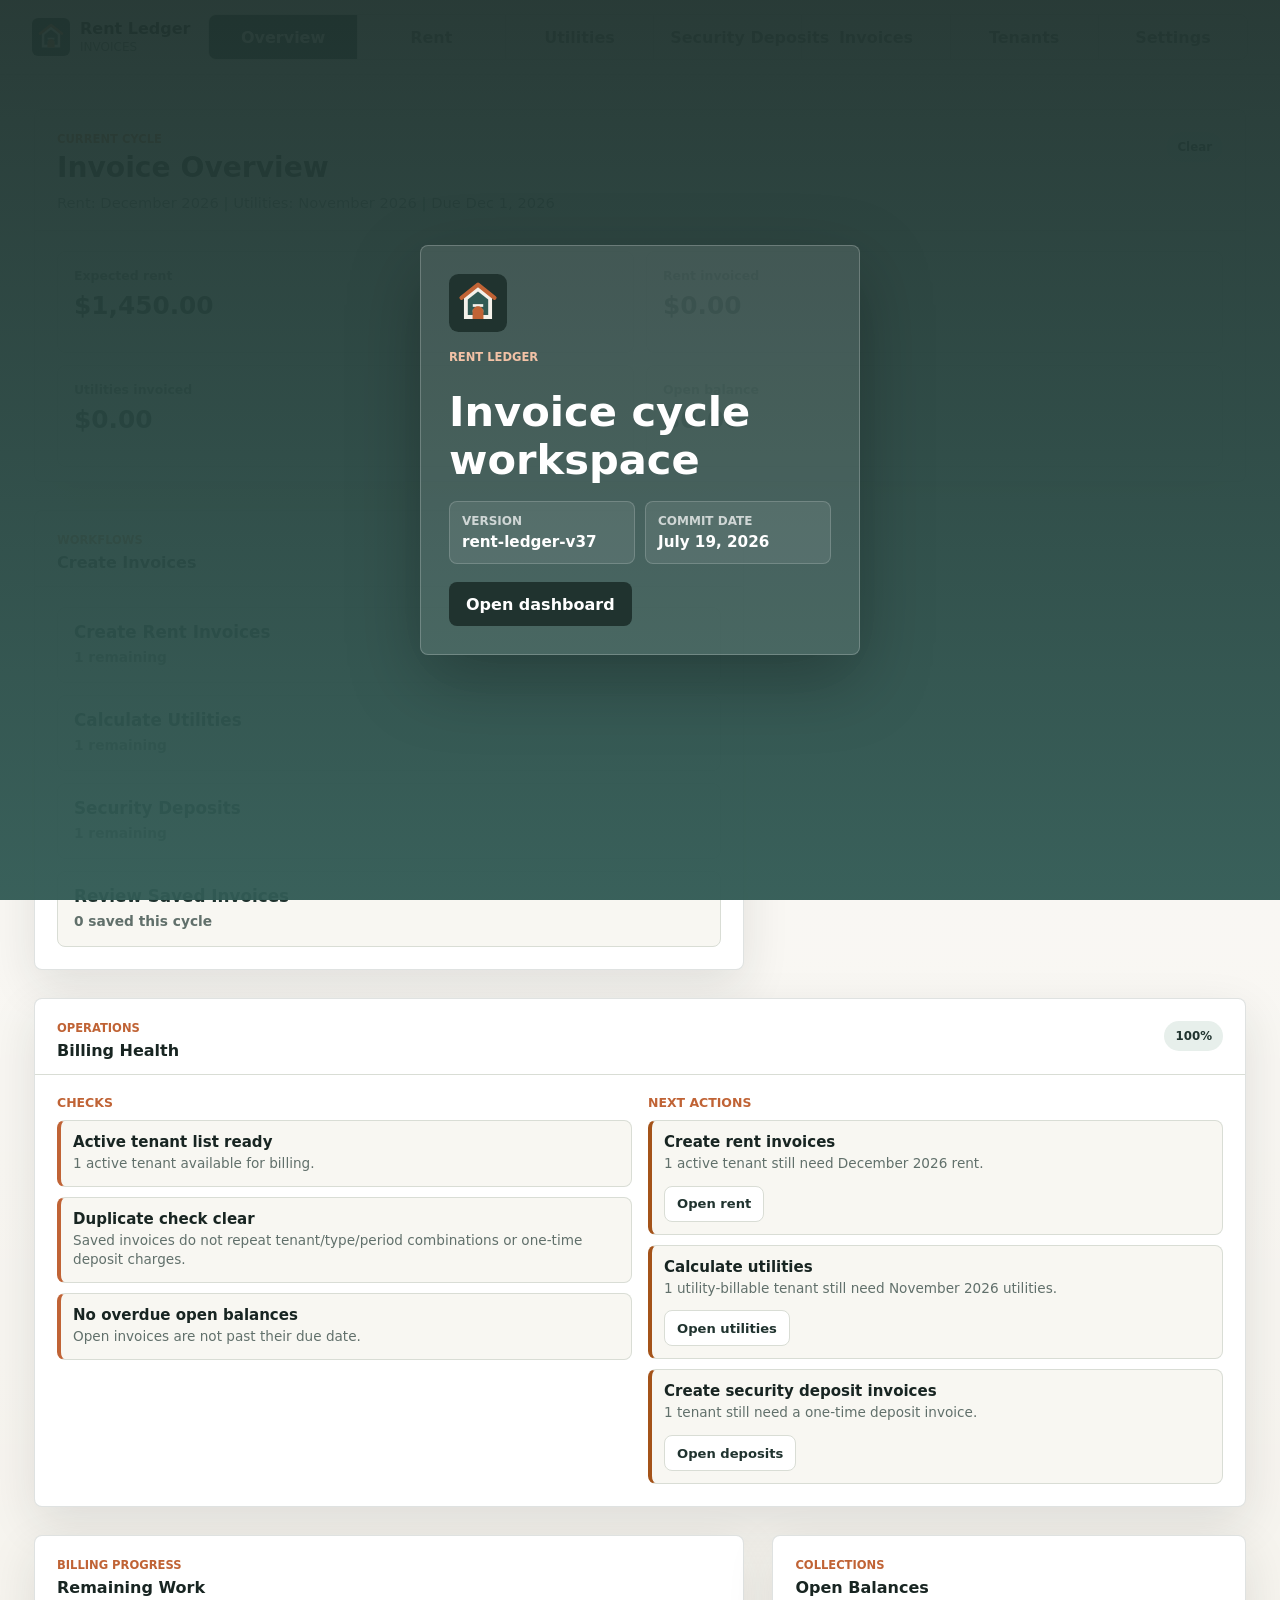
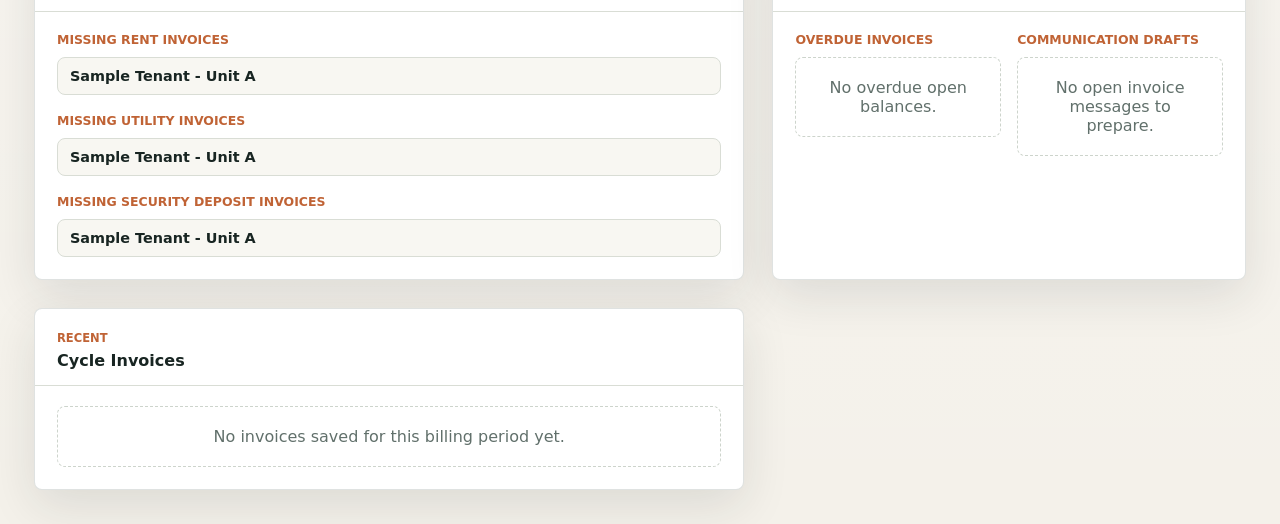
==== commit 05fdfe9c: "Refresh cycle invoice duplicate checks" ====
--- a/index.html
+++ b/index.html
@@ -8,10 +8,10 @@
     <meta http-equiv="Pragma" content="no-cache" />
     <meta http-equiv="Expires" content="0" />
     <title>Rent Ledger</title>
-    <link rel="manifest" href="manifest.webmanifest?v=rent-ledger-v36" />
+    <link rel="manifest" href="manifest.webmanifest?v=rent-ledger-v37" />
     <link rel="icon" href="assets/rent-ledger-icon.svg" type="image/svg+xml" />
     <link rel="apple-touch-icon" href="assets/icon-192.png" />
-    <link rel="stylesheet" href="styles.css?v=rent-ledger-v36" />
+    <link rel="stylesheet" href="styles.css?v=rent-ledger-v37" />
   </head>
   <body>
     <div id="app" class="app">
@@ -23,11 +23,11 @@
           <div class="splash-meta" aria-label="Build details">
             <div>
               <span>Version</span>
-              <strong id="splashVersion">rent-ledger-v36</strong>
+              <strong id="splashVersion">rent-ledger-v37</strong>
             </div>
             <div>
               <span>Commit date</span>
-              <strong id="splashCommitDate">July 18, 2026</strong>
+              <strong id="splashCommitDate">July 19, 2026</strong>
             </div>
           </div>
           <button class="primary-button" id="enterApp" type="button">Open dashboard</button>
@@ -697,6 +697,6 @@
       </div>
     </div>
 
-    <script src="app.js?v=rent-ledger-v36" defer></script>
+    <script src="app.js?v=rent-ledger-v37" defer></script>
   </body>
 </html>
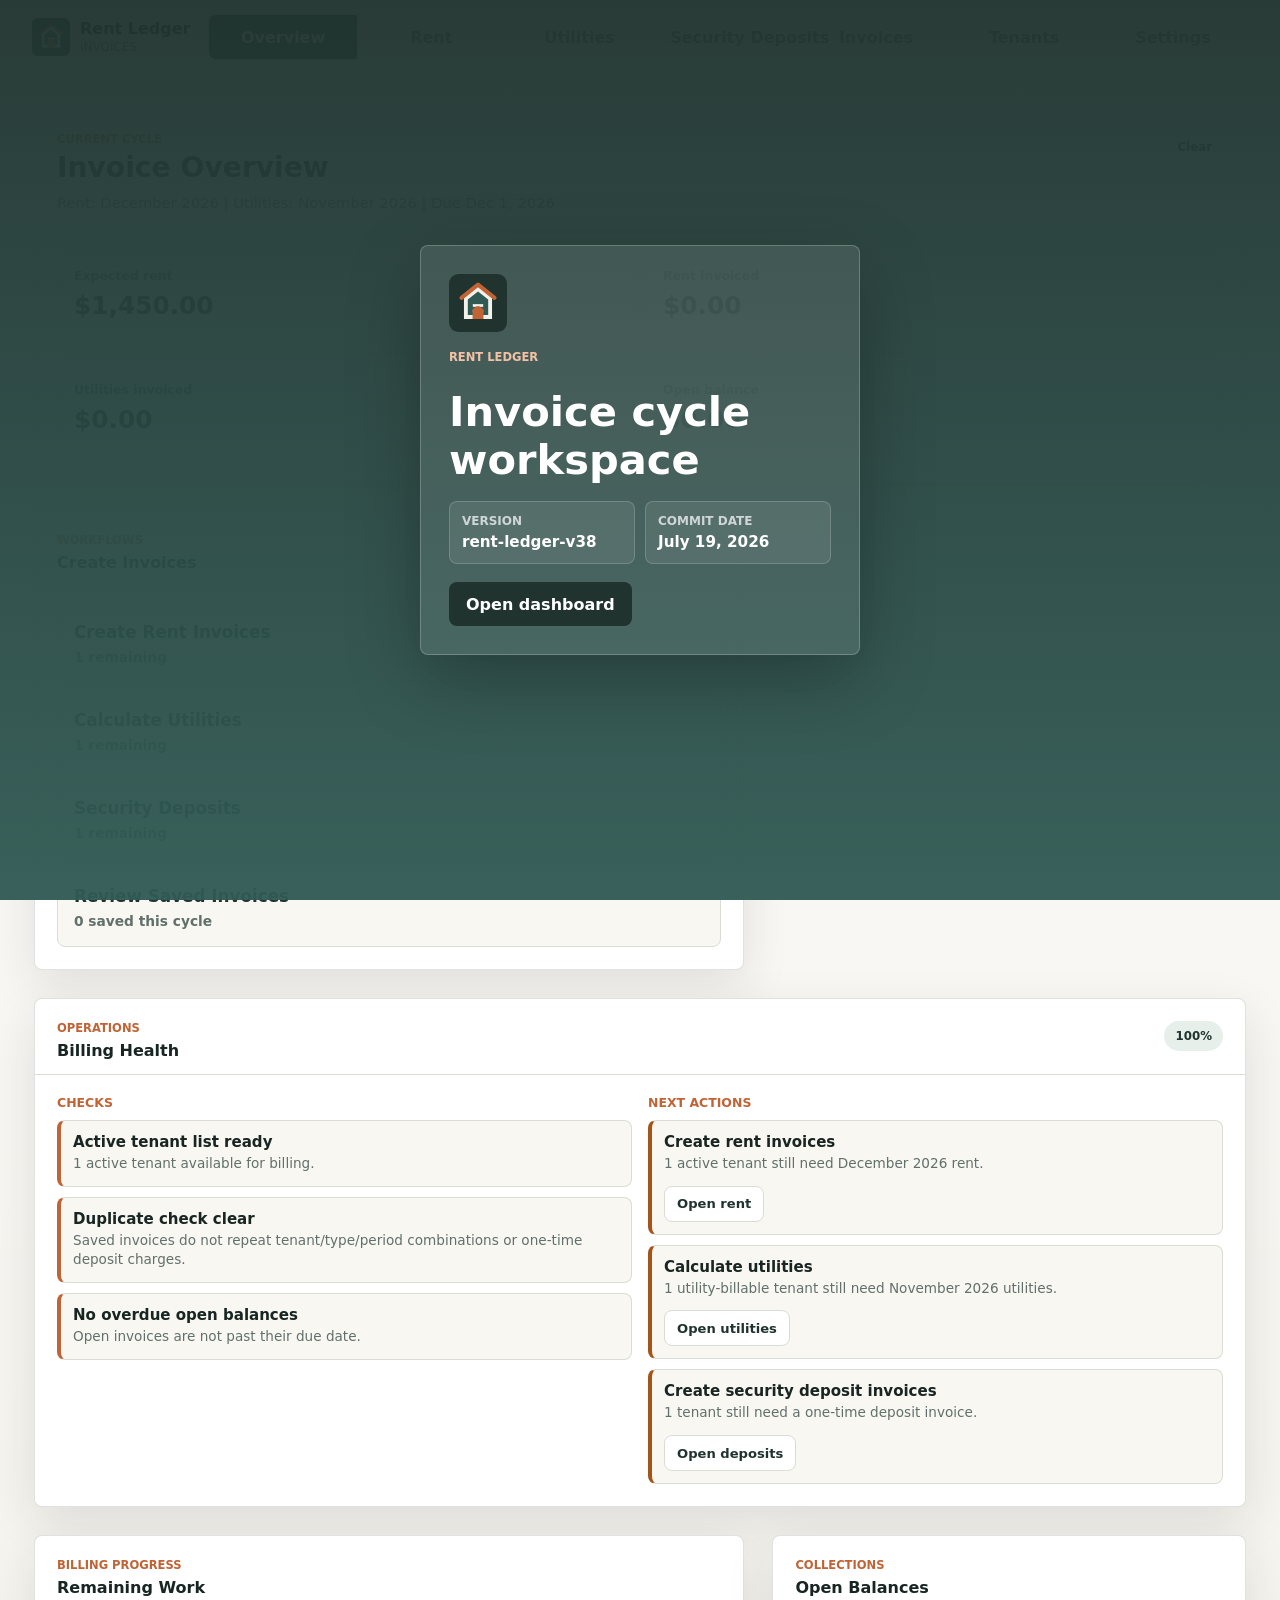
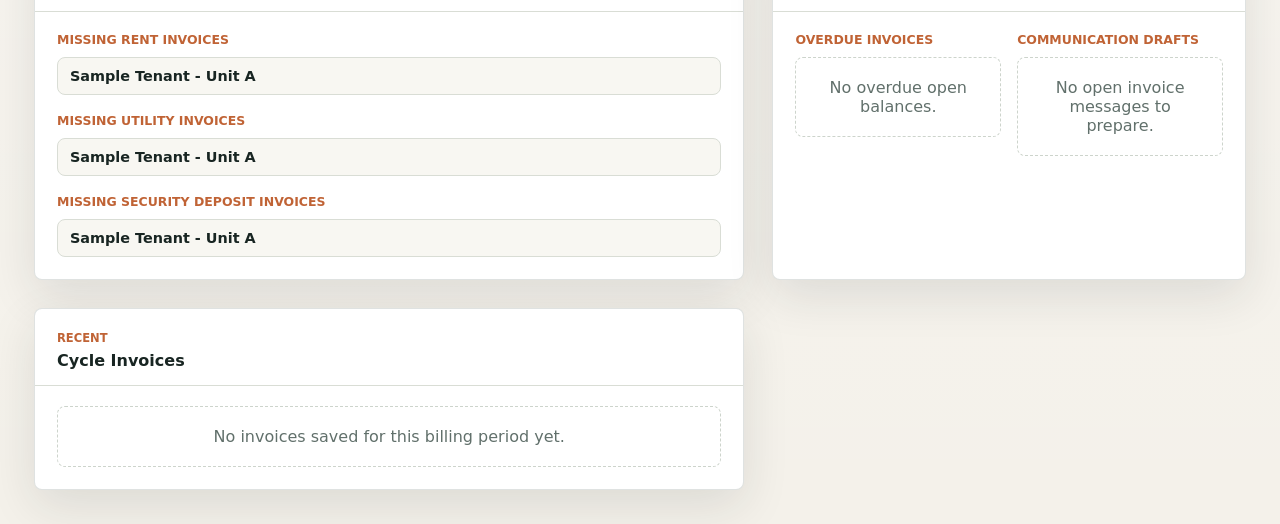
==== commit 9721cafb: "Protect Drive state from stale overwrites" ====
--- a/index.html
+++ b/index.html
@@ -8,10 +8,10 @@
     <meta http-equiv="Pragma" content="no-cache" />
     <meta http-equiv="Expires" content="0" />
     <title>Rent Ledger</title>
-    <link rel="manifest" href="manifest.webmanifest?v=rent-ledger-v37" />
+    <link rel="manifest" href="manifest.webmanifest?v=rent-ledger-v38" />
     <link rel="icon" href="assets/rent-ledger-icon.svg" type="image/svg+xml" />
     <link rel="apple-touch-icon" href="assets/icon-192.png" />
-    <link rel="stylesheet" href="styles.css?v=rent-ledger-v37" />
+    <link rel="stylesheet" href="styles.css?v=rent-ledger-v38" />
   </head>
   <body>
     <div id="app" class="app">
@@ -23,7 +23,7 @@
           <div class="splash-meta" aria-label="Build details">
             <div>
               <span>Version</span>
-              <strong id="splashVersion">rent-ledger-v37</strong>
+              <strong id="splashVersion">rent-ledger-v38</strong>
             </div>
             <div>
               <span>Commit date</span>
@@ -697,6 +697,6 @@
       </div>
     </div>
 
-    <script src="app.js?v=rent-ledger-v37" defer></script>
+    <script src="app.js?v=rent-ledger-v38" defer></script>
   </body>
 </html>
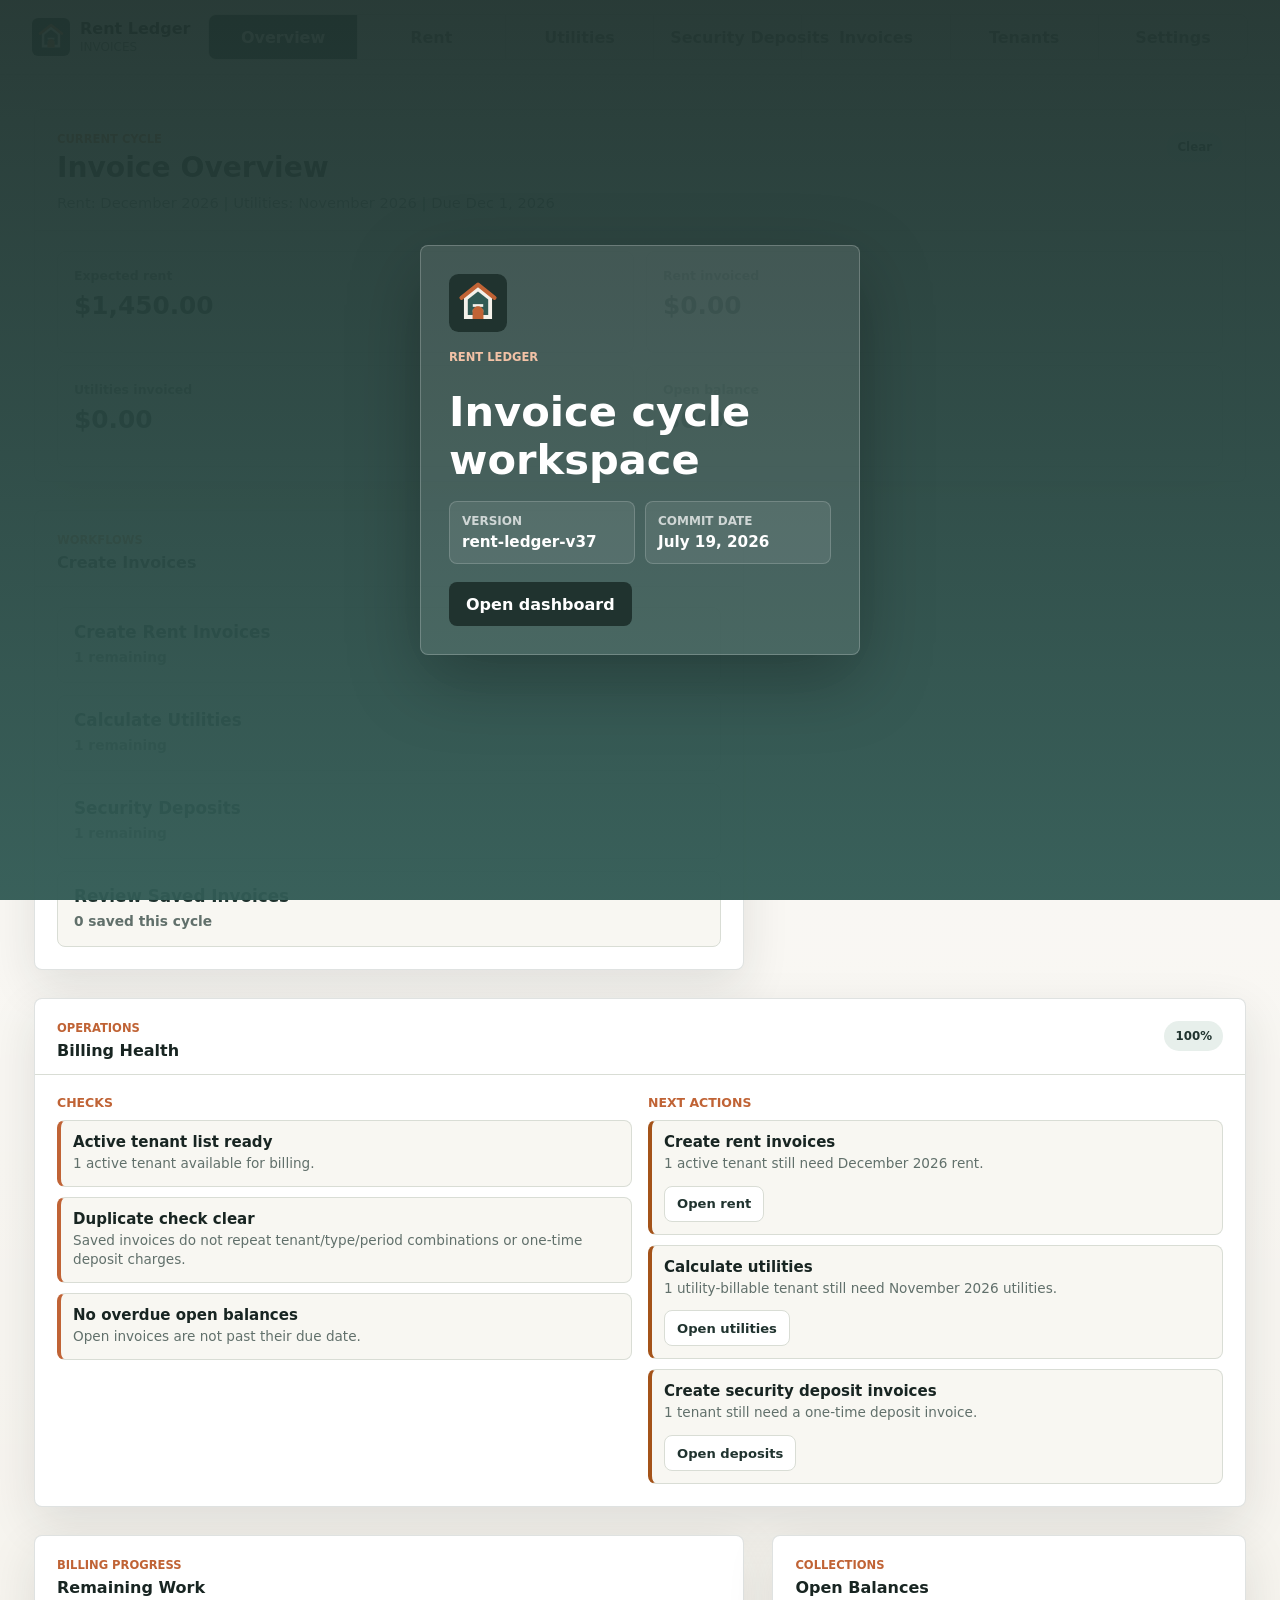
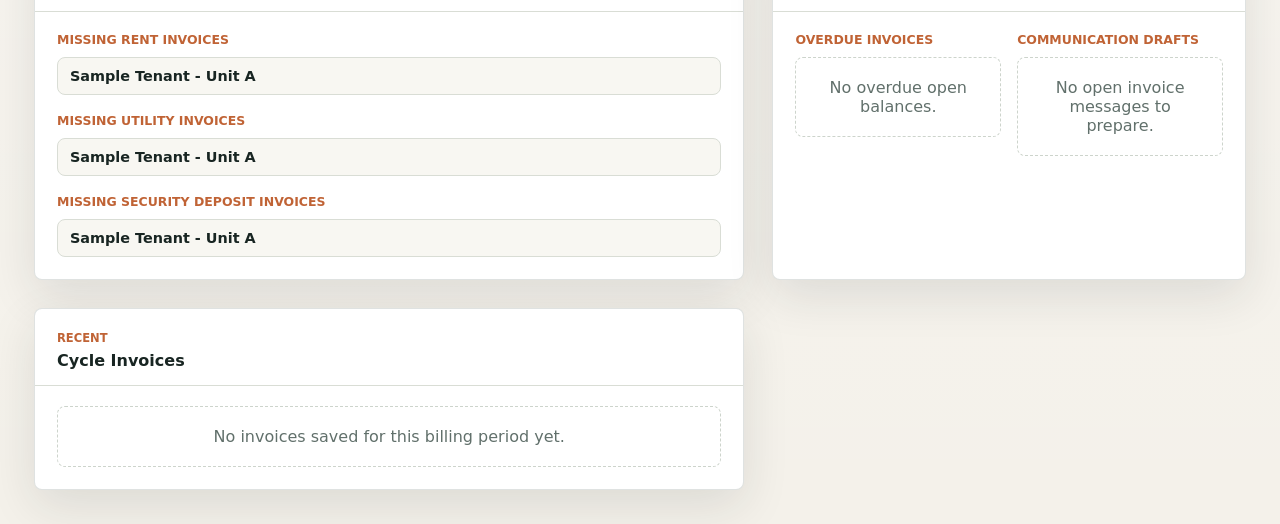
==== commit 575a64fe: "Refresh cycle invoice duplicate checks (#5) Recompute cycle summaries before each batch duplicate ch" ====
--- a/index.html
+++ b/index.html
@@ -8,10 +8,10 @@
     <meta http-equiv="Pragma" content="no-cache" />
     <meta http-equiv="Expires" content="0" />
     <title>Rent Ledger</title>
-    <link rel="manifest" href="manifest.webmanifest?v=rent-ledger-v38" />
+    <link rel="manifest" href="manifest.webmanifest?v=rent-ledger-v37" />
     <link rel="icon" href="assets/rent-ledger-icon.svg" type="image/svg+xml" />
     <link rel="apple-touch-icon" href="assets/icon-192.png" />
-    <link rel="stylesheet" href="styles.css?v=rent-ledger-v38" />
+    <link rel="stylesheet" href="styles.css?v=rent-ledger-v37" />
   </head>
   <body>
     <div id="app" class="app">
@@ -23,7 +23,7 @@
           <div class="splash-meta" aria-label="Build details">
             <div>
               <span>Version</span>
-              <strong id="splashVersion">rent-ledger-v38</strong>
+              <strong id="splashVersion">rent-ledger-v37</strong>
             </div>
             <div>
               <span>Commit date</span>
@@ -697,6 +697,6 @@
       </div>
     </div>
 
-    <script src="app.js?v=rent-ledger-v38" defer></script>
+    <script src="app.js?v=rent-ledger-v37" defer></script>
   </body>
 </html>
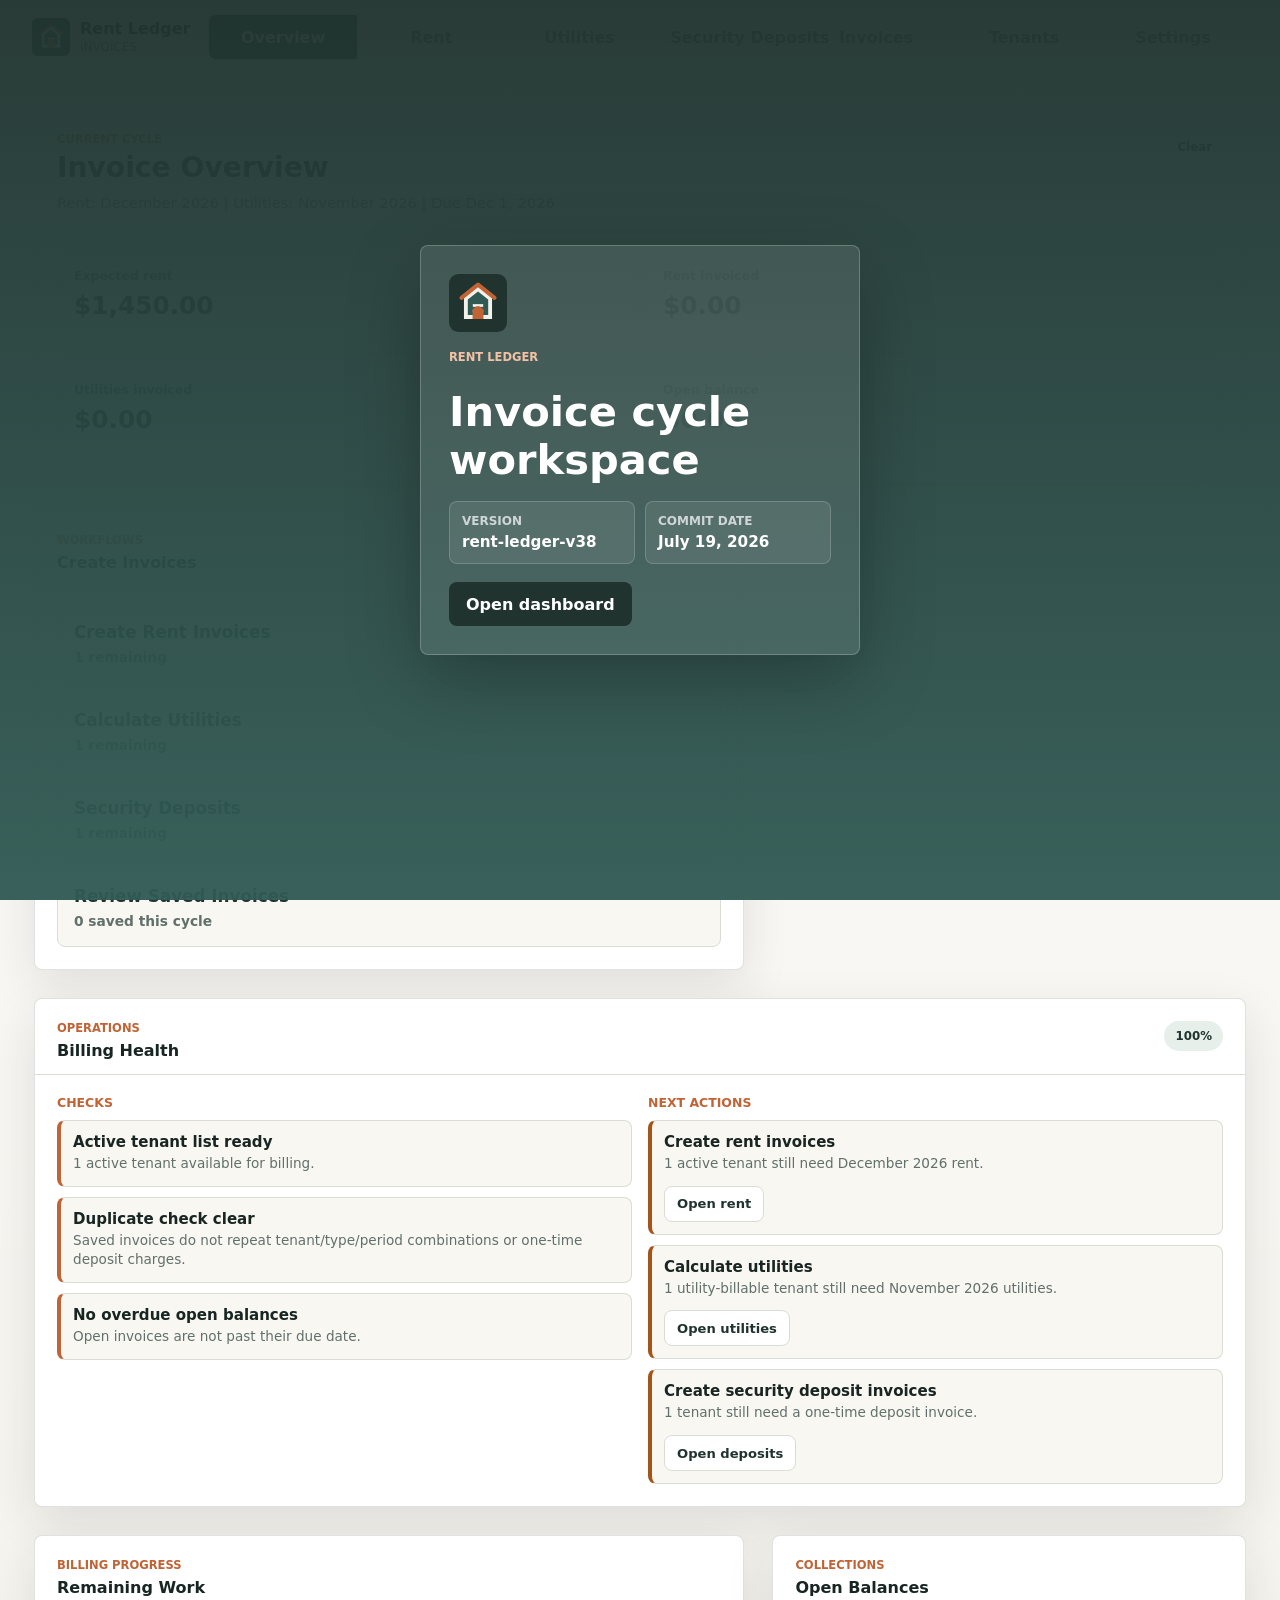
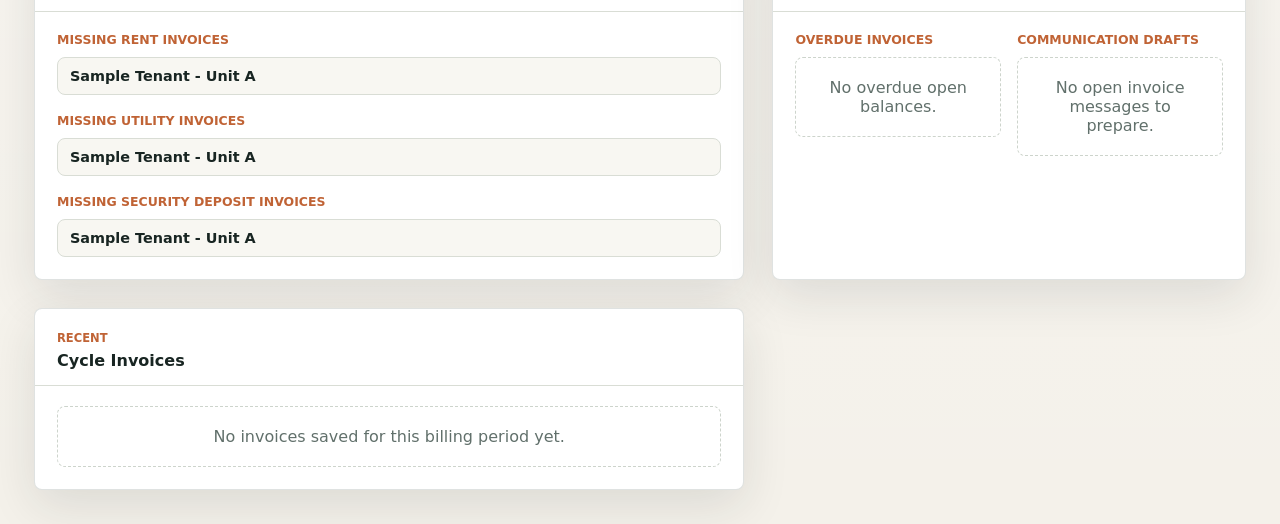
==== commit 06fd36ad: "Protect Drive state from stale overwrites (#6) Trust Drive synchronization metadata only after a suc" ====
--- a/index.html
+++ b/index.html
@@ -8,10 +8,10 @@
     <meta http-equiv="Pragma" content="no-cache" />
     <meta http-equiv="Expires" content="0" />
     <title>Rent Ledger</title>
-    <link rel="manifest" href="manifest.webmanifest?v=rent-ledger-v37" />
+    <link rel="manifest" href="manifest.webmanifest?v=rent-ledger-v38" />
     <link rel="icon" href="assets/rent-ledger-icon.svg" type="image/svg+xml" />
     <link rel="apple-touch-icon" href="assets/icon-192.png" />
-    <link rel="stylesheet" href="styles.css?v=rent-ledger-v37" />
+    <link rel="stylesheet" href="styles.css?v=rent-ledger-v38" />
   </head>
   <body>
     <div id="app" class="app">
@@ -23,7 +23,7 @@
           <div class="splash-meta" aria-label="Build details">
             <div>
               <span>Version</span>
-              <strong id="splashVersion">rent-ledger-v37</strong>
+              <strong id="splashVersion">rent-ledger-v38</strong>
             </div>
             <div>
               <span>Commit date</span>
@@ -697,6 +697,6 @@
       </div>
     </div>
 
-    <script src="app.js?v=rent-ledger-v37" defer></script>
+    <script src="app.js?v=rent-ledger-v38" defer></script>
   </body>
 </html>
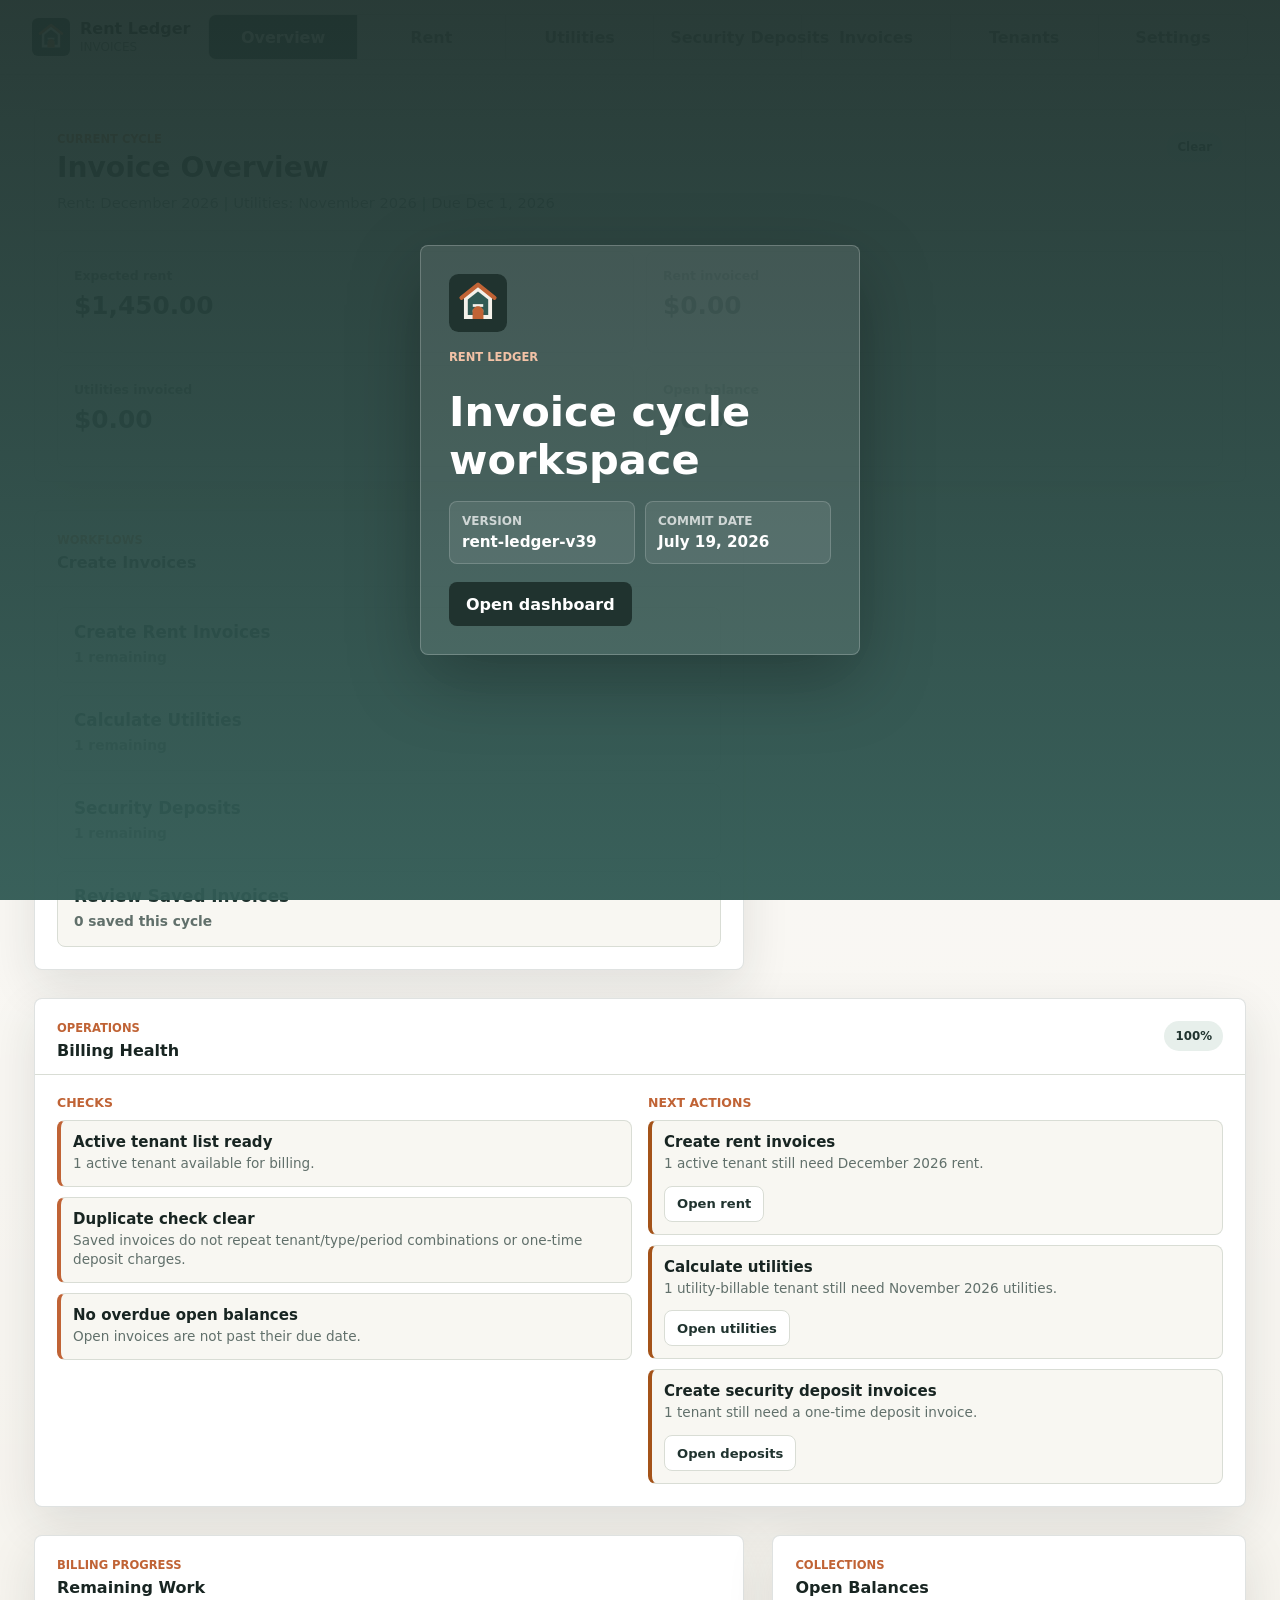
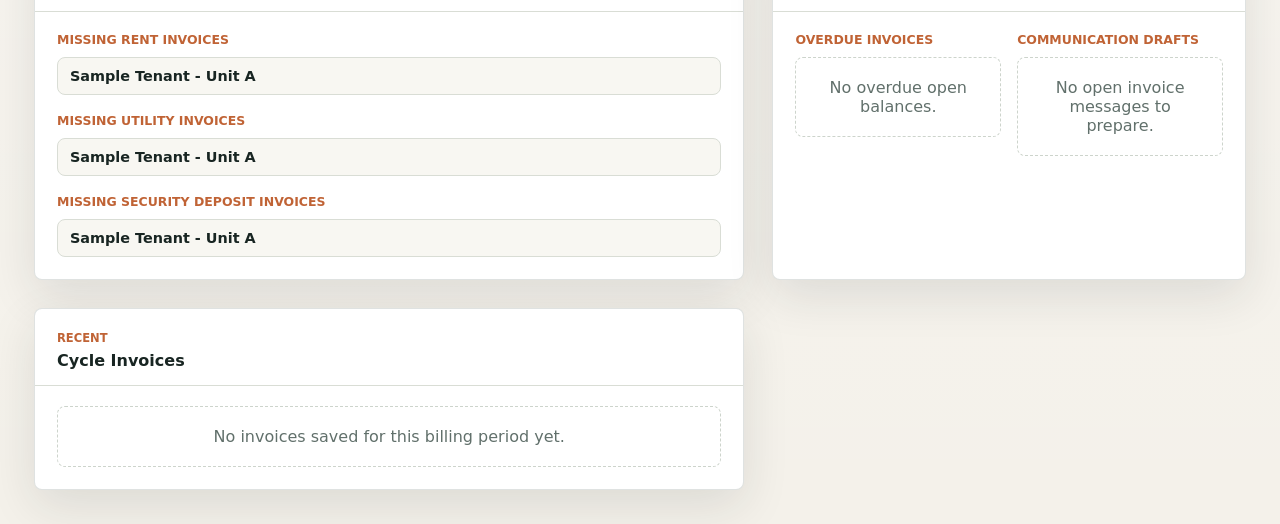
==== commit 6d8766d2: "Preserve loaded combined invoice drafts" ====
--- a/index.html
+++ b/index.html
@@ -8,10 +8,10 @@
     <meta http-equiv="Pragma" content="no-cache" />
     <meta http-equiv="Expires" content="0" />
     <title>Rent Ledger</title>
-    <link rel="manifest" href="manifest.webmanifest?v=rent-ledger-v38" />
+    <link rel="manifest" href="manifest.webmanifest?v=rent-ledger-v39" />
     <link rel="icon" href="assets/rent-ledger-icon.svg" type="image/svg+xml" />
     <link rel="apple-touch-icon" href="assets/icon-192.png" />
-    <link rel="stylesheet" href="styles.css?v=rent-ledger-v38" />
+    <link rel="stylesheet" href="styles.css?v=rent-ledger-v39" />
   </head>
   <body>
     <div id="app" class="app">
@@ -23,7 +23,7 @@
           <div class="splash-meta" aria-label="Build details">
             <div>
               <span>Version</span>
-              <strong id="splashVersion">rent-ledger-v38</strong>
+              <strong id="splashVersion">rent-ledger-v39</strong>
             </div>
             <div>
               <span>Commit date</span>
@@ -697,6 +697,6 @@
       </div>
     </div>
 
-    <script src="app.js?v=rent-ledger-v38" defer></script>
+    <script src="app.js?v=rent-ledger-v39" defer></script>
   </body>
 </html>
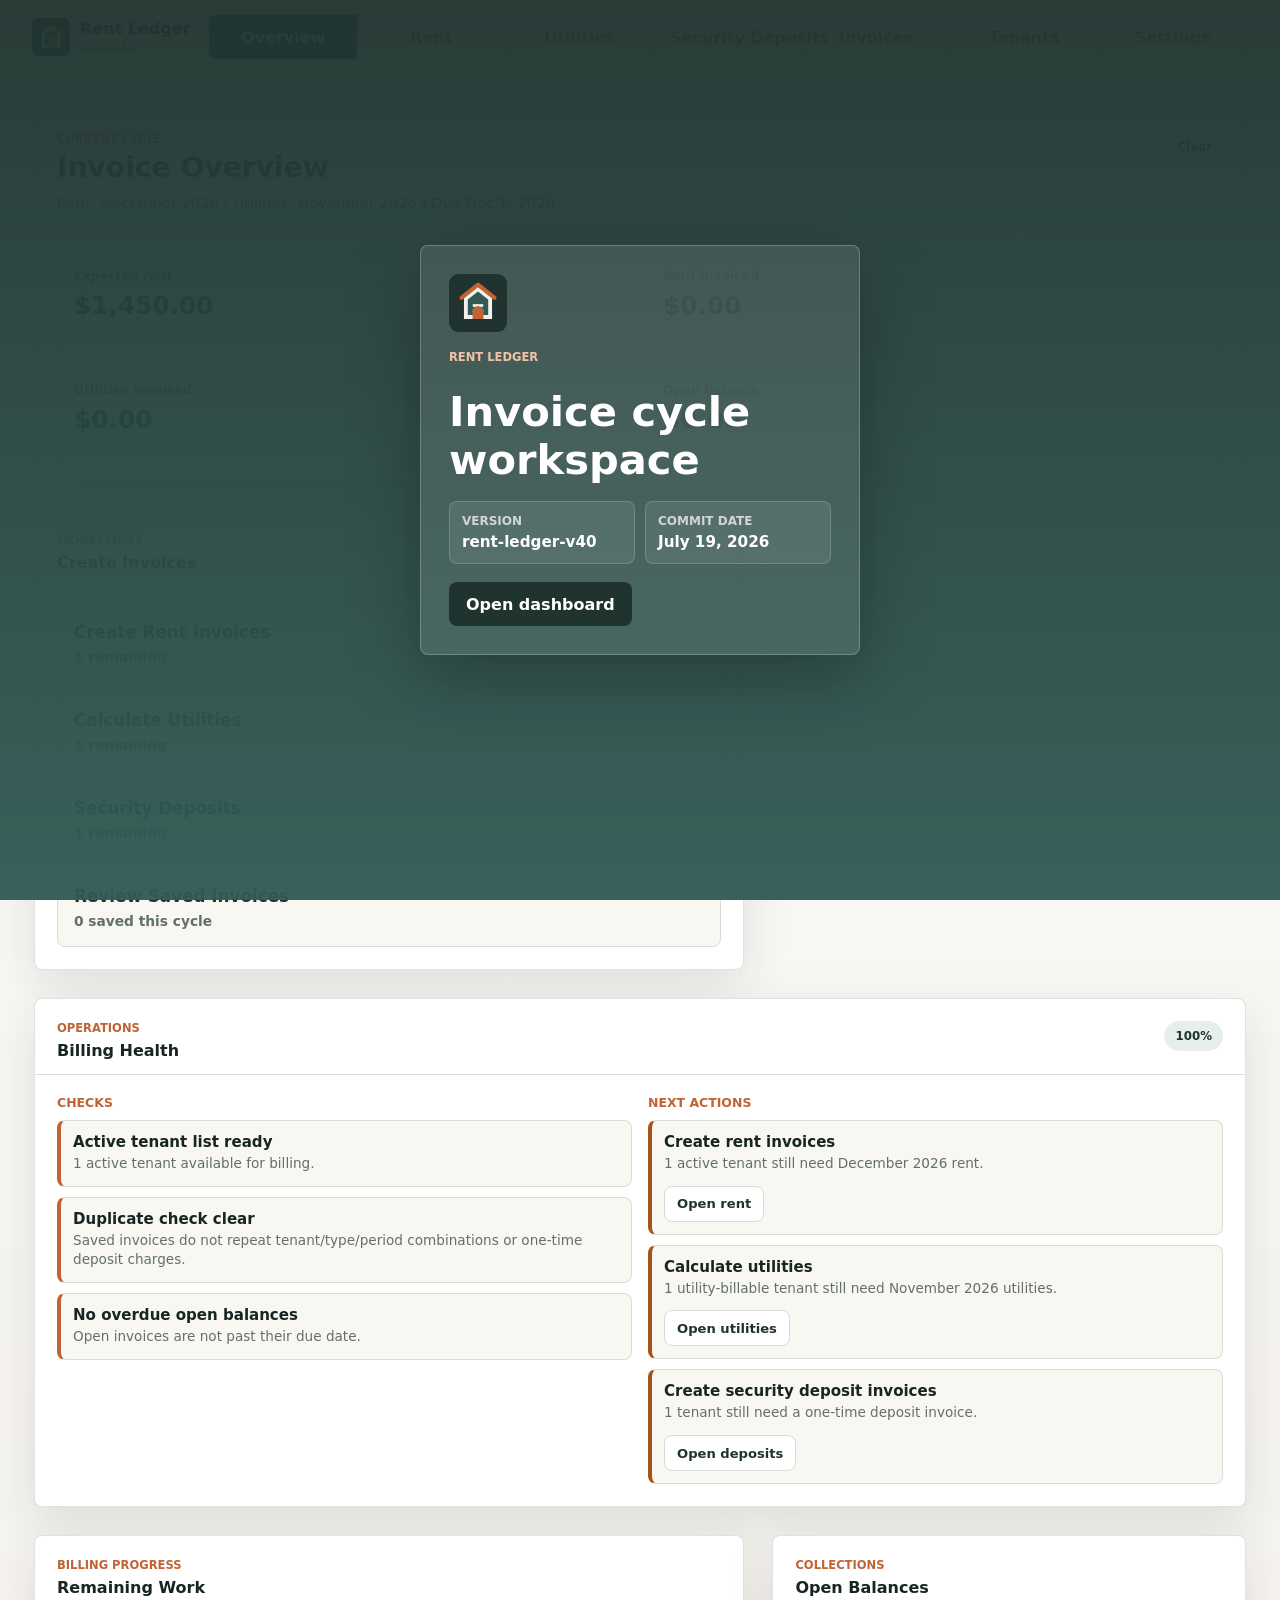
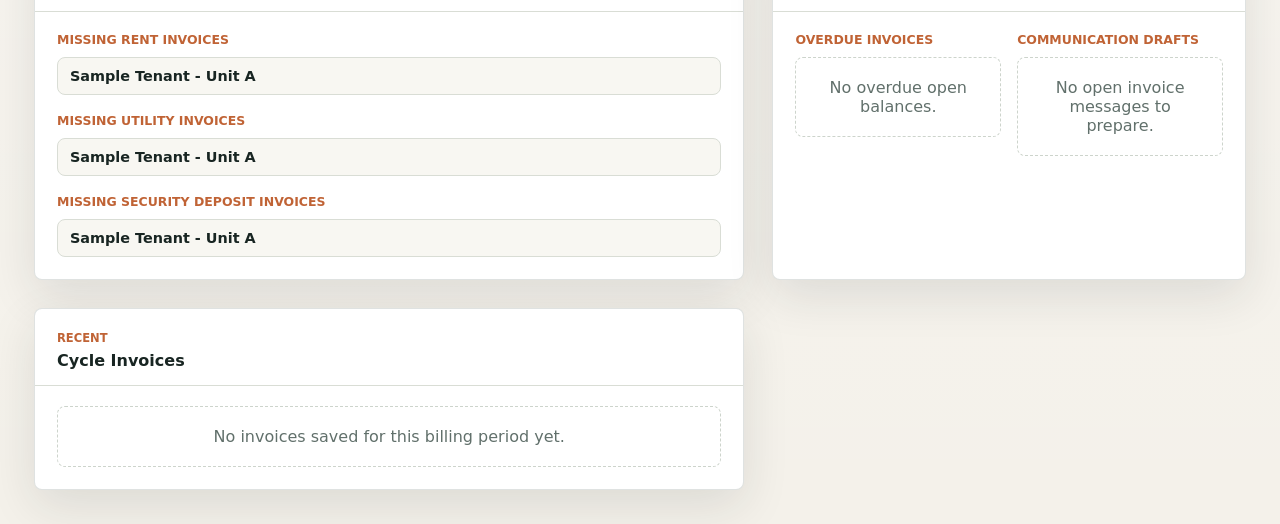
==== commit 181230b0: "Complete Rent Ledger review cleanup" ====
--- a/index.html
+++ b/index.html
@@ -8,10 +8,10 @@
     <meta http-equiv="Pragma" content="no-cache" />
     <meta http-equiv="Expires" content="0" />
     <title>Rent Ledger</title>
-    <link rel="manifest" href="manifest.webmanifest?v=rent-ledger-v39" />
+    <link rel="manifest" href="manifest.webmanifest?v=rent-ledger-v40" />
     <link rel="icon" href="assets/rent-ledger-icon.svg" type="image/svg+xml" />
     <link rel="apple-touch-icon" href="assets/icon-192.png" />
-    <link rel="stylesheet" href="styles.css?v=rent-ledger-v39" />
+    <link rel="stylesheet" href="styles.css?v=rent-ledger-v40" />
   </head>
   <body>
     <div id="app" class="app">
@@ -23,7 +23,7 @@
           <div class="splash-meta" aria-label="Build details">
             <div>
               <span>Version</span>
-              <strong id="splashVersion">rent-ledger-v39</strong>
+              <strong id="splashVersion">rent-ledger-v40</strong>
             </div>
             <div>
               <span>Commit date</span>
@@ -697,6 +697,6 @@
       </div>
     </div>
 
-    <script src="app.js?v=rent-ledger-v39" defer></script>
+    <script src="app.js?v=rent-ledger-v40" defer></script>
   </body>
 </html>
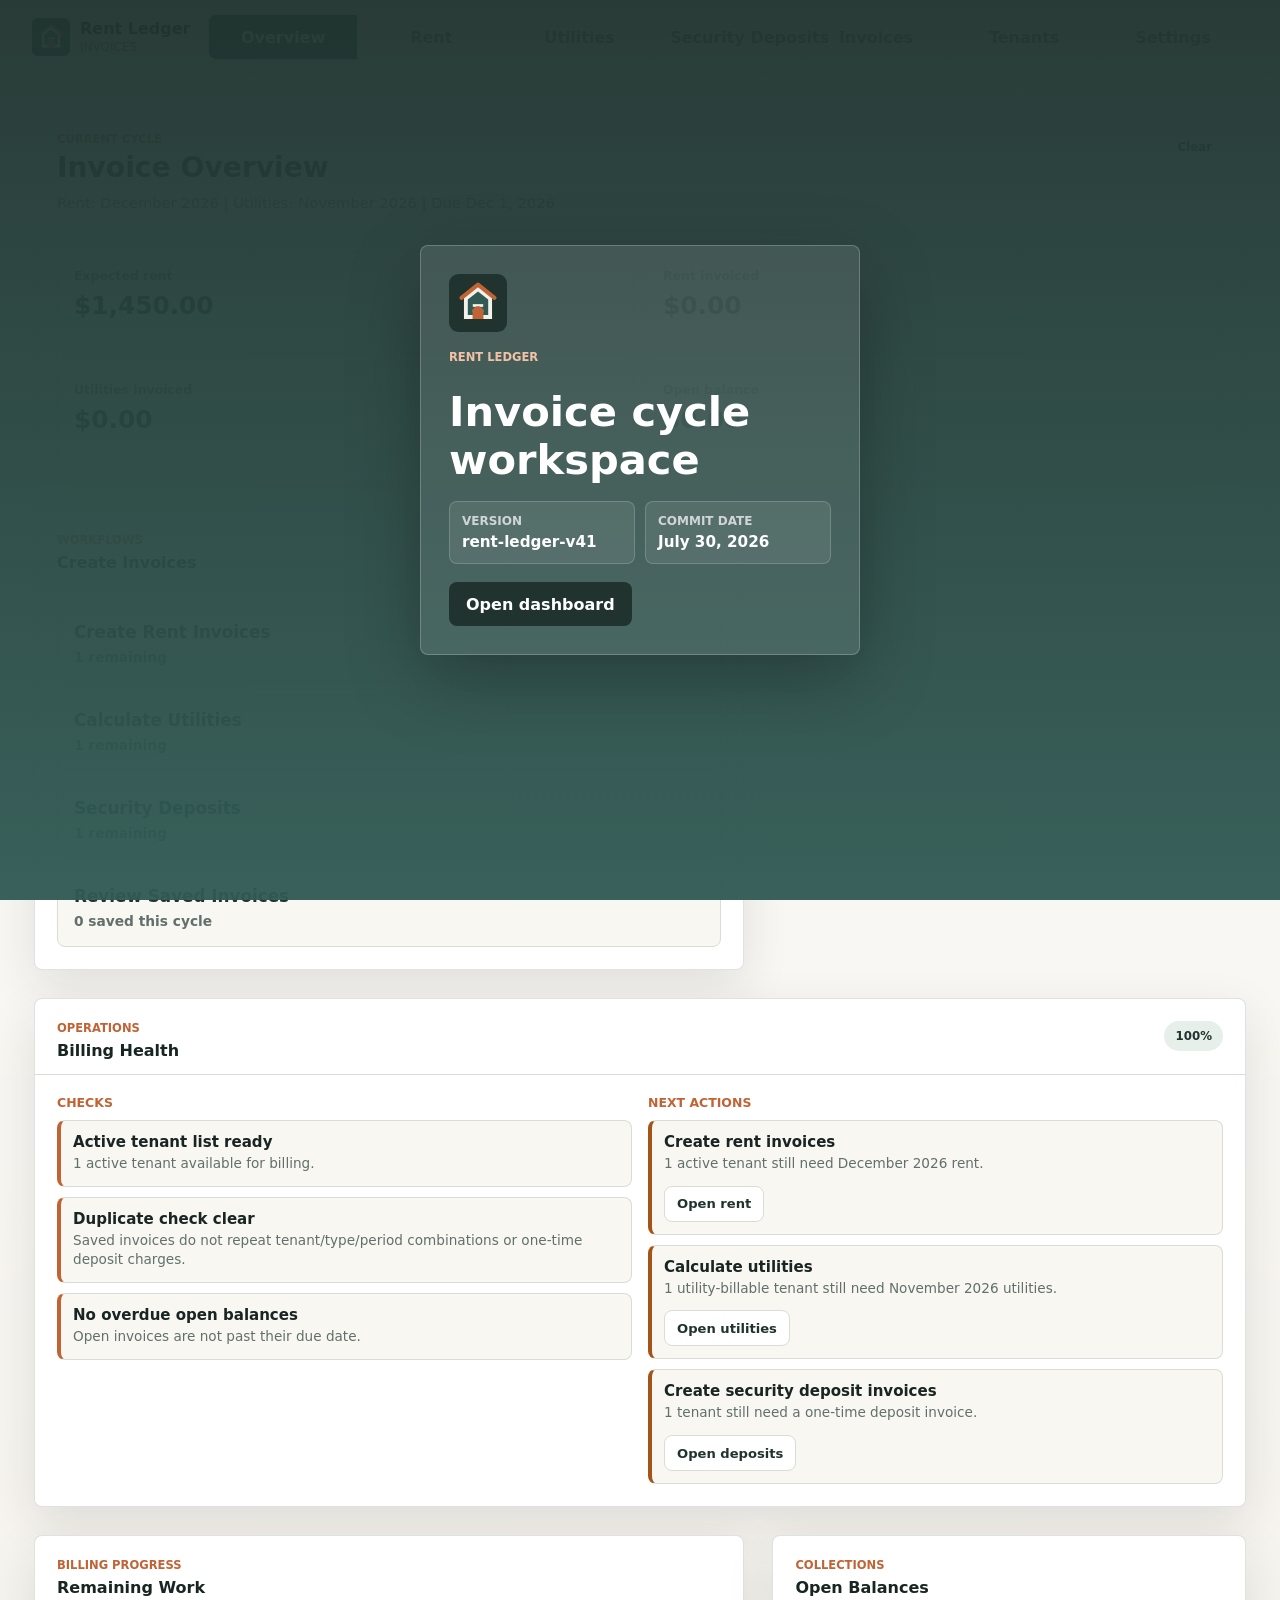
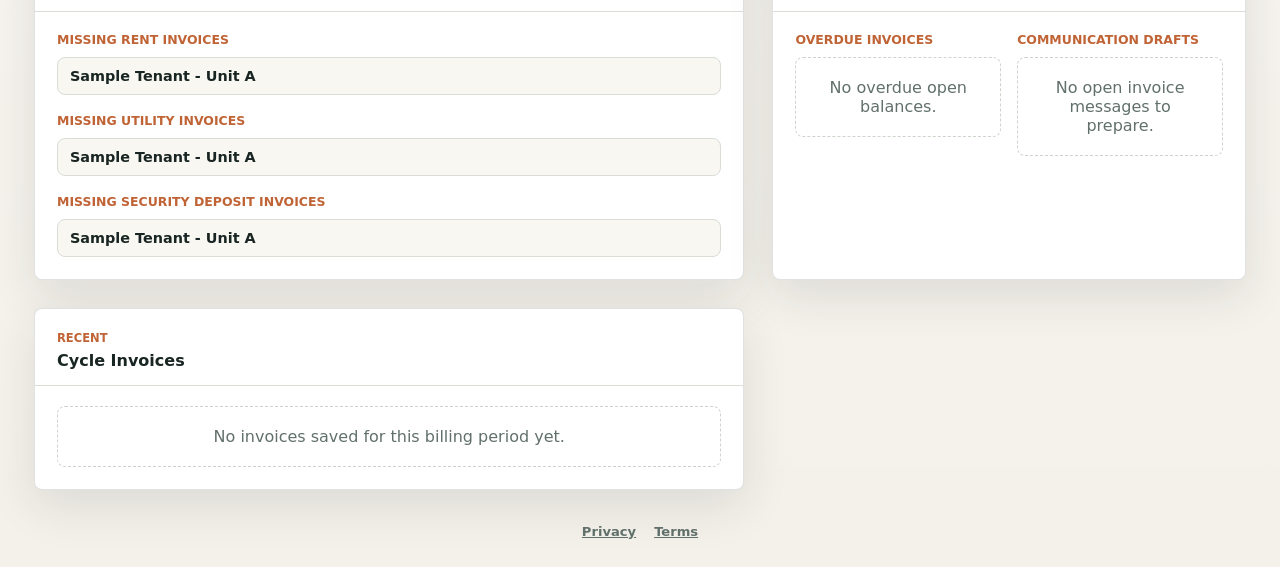
==== commit 4981933d: "Add context-aware invoice email" ====
--- a/index.html
+++ b/index.html
@@ -8,10 +8,10 @@
     <meta http-equiv="Pragma" content="no-cache" />
     <meta http-equiv="Expires" content="0" />
     <title>Rent Ledger</title>
-    <link rel="manifest" href="manifest.webmanifest?v=rent-ledger-v40" />
+    <link rel="manifest" href="manifest.webmanifest?v=rent-ledger-v41" />
     <link rel="icon" href="assets/rent-ledger-icon.svg" type="image/svg+xml" />
     <link rel="apple-touch-icon" href="assets/icon-192.png" />
-    <link rel="stylesheet" href="styles.css?v=rent-ledger-v40" />
+    <link rel="stylesheet" href="styles.css?v=rent-ledger-v41" />
   </head>
   <body>
     <div id="app" class="app">
@@ -23,11 +23,11 @@
           <div class="splash-meta" aria-label="Build details">
             <div>
               <span>Version</span>
-              <strong id="splashVersion">rent-ledger-v40</strong>
+              <strong id="splashVersion">rent-ledger-v41</strong>
             </div>
             <div>
               <span>Commit date</span>
-              <strong id="splashCommitDate">July 19, 2026</strong>
+              <strong id="splashCommitDate">July 30, 2026</strong>
             </div>
           </div>
           <button class="primary-button" id="enterApp" type="button">Open dashboard</button>
@@ -598,6 +598,29 @@
                   <strong id="metricPaid">0</strong>
                 </div>
               </div>
+              <div class="backup-tools file-backup-tools" aria-labelledby="fileBackupHeading">
+                <div>
+                  <p class="eyebrow">Offline safety</p>
+                  <h2 id="fileBackupHeading">JSON Backup</h2>
+                  <p class="backup-copy">
+                    Export a complete backup before moving this ledger to another website or replacing browser data.
+                  </p>
+                </div>
+                <div class="backup-status">
+                  <span id="backupCount">0 local backups</span>
+                  <strong id="backupLatest">No backup yet</strong>
+                </div>
+                <div class="button-row">
+                  <button class="secondary-button" id="exportBackupSettings" type="button">Export JSON</button>
+                  <button class="secondary-button" id="importBackupButton" type="button">Import JSON</button>
+                  <input id="importBackup" type="file" accept=".json,application/json" hidden />
+                  <button class="secondary-button" id="restoreLatestBackup" type="button">Restore latest local backup</button>
+                </div>
+                <p class="field-help">
+                  Import replaces this browser's data only after confirmation. Keep the exported file until the new
+                  production origin has been independently verified.
+                </p>
+              </div>
               <div class="backup-tools drive-tools">
                 <div>
                   <p class="eyebrow">Cloud backup</p>
@@ -638,6 +661,45 @@
                   </label>
                 </details>
               </div>
+              <div class="backup-tools email-tools" aria-labelledby="googleEmailHeading">
+                <div>
+                  <p class="eyebrow">Email delivery</p>
+                  <h2 id="googleEmailHeading">Google Email</h2>
+                  <p class="backup-copy">
+                    Review and send invoice messages through Gmail. Email authorization is separate from Drive.
+                  </p>
+                </div>
+                <div class="backup-status">
+                  <span>Connection</span>
+                  <strong id="emailStatus" aria-live="polite">Not connected</strong>
+                </div>
+                <div class="button-row">
+                  <button class="secondary-button" id="connectEmail" type="button">Connect Google Email</button>
+                </div>
+                <p class="field-help">
+                  Rent Ledger requests permission to send only after you connect. It cannot read your inbox.
+                </p>
+                <details class="advanced-settings">
+                  <summary>Advanced email setup</summary>
+                  <label>
+                    Google OAuth client ID
+                    <input
+                      id="emailGoogleClientId"
+                      type="text"
+                      autocomplete="off"
+                      placeholder="1234567890-abc.apps.googleusercontent.com"
+                      aria-describedby="emailClientIdHelp"
+                    />
+                  </label>
+                  <p class="field-help" id="emailClientIdHelp">
+                    Use a Web application client authorized only for the dedicated production origin. Do not paste a
+                    client secret.
+                  </p>
+                </details>
+                <p class="field-help">
+                  See the <a href="privacy.html">Rent Ledger privacy notice</a> for local storage and Google data use.
+                </p>
+              </div>
               <div class="backup-tools report-tools">
                 <div>
                   <p class="eyebrow">Exports</p>
@@ -673,7 +735,74 @@
         </section>
       </main>
 
+      <footer class="site-footer" aria-label="Application policies">
+        <a href="privacy.html">Privacy</a>
+        <a href="terms.html">Terms</a>
+      </footer>
+
       <div class="toast" id="toast" role="status" aria-live="polite"></div>
+      <div class="modal-backdrop" id="emailDialog" hidden>
+        <section
+          class="modal-panel email-modal-panel"
+          role="dialog"
+          aria-modal="true"
+          aria-labelledby="emailDialogTitle"
+          aria-describedby="emailDialogCopy"
+        >
+          <div>
+            <p class="eyebrow">Email delivery</p>
+            <h2 id="emailDialogTitle">Review email</h2>
+            <p class="panel-copy" id="emailDialogCopy">
+              Confirm the recipient and wording before sending through your connected Google account.
+            </p>
+          </div>
+          <div class="email-review-form">
+            <label>
+              Email context
+              <select id="emailPurpose">
+                <option value="new_invoice">New invoice</option>
+                <option value="payment_received">Payment received</option>
+                <option value="payment_reminder">Payment reminder</option>
+              </select>
+            </label>
+            <div class="email-identity-grid">
+              <label>
+                From address
+                <input id="emailFrom" type="email" autocomplete="off" readonly />
+              </label>
+              <label>
+                Connected Google account
+                <input id="emailAccount" type="email" autocomplete="off" readonly />
+              </label>
+            </div>
+            <label>
+              To
+              <input id="emailTo" type="email" autocomplete="off" readonly />
+            </label>
+            <label>
+              Subject
+              <input id="emailSubject" type="text" autocomplete="off" maxlength="180" />
+            </label>
+            <label>
+              Message
+              <textarea id="emailBody" rows="12"></textarea>
+            </label>
+            <div class="email-attachment-row" id="emailAttachmentRow" hidden>
+              <span>Attachment</span>
+              <strong id="emailAttachmentName">Invoice PDF</strong>
+            </div>
+            <p class="email-dialog-status" id="emailDialogStatus" role="status" aria-live="polite"></p>
+          </div>
+          <div class="button-row email-dialog-actions">
+            <button class="secondary-button" id="emailCopy" type="button">Copy</button>
+            <button class="secondary-button" id="emailCancel" type="button">Cancel</button>
+            <button class="primary-button" id="emailSend" type="button">Send</button>
+          </div>
+          <p class="field-help">
+            Rent Ledger sends the message shown above and does not add your standard Gmail signature.
+          </p>
+        </section>
+      </div>
       <div class="modal-backdrop" id="paymentDialog" hidden>
         <section class="modal-panel" role="dialog" aria-modal="true" aria-labelledby="paymentDialogHeading">
           <div>
@@ -697,6 +826,6 @@
       </div>
     </div>
 
-    <script src="app.js?v=rent-ledger-v40" defer></script>
+    <script src="app.js?v=rent-ledger-v41" defer></script>
   </body>
 </html>
--- a/styles.css
+++ b/styles.css
@@ -1046,6 +1046,18 @@
   padding-top: 20px;
 }
 
+.email-tools,
+.report-tools,
+.lock-tools {
+  border-top: 1px solid var(--line);
+  padding-top: 20px;
+}
+
+.email-tools a {
+  color: var(--brand-2);
+  font-weight: 800;
+}
+
 .backup-copy {
   margin: 8px 0 0;
   color: var(--muted);
@@ -1070,6 +1082,20 @@
 
 .backup-status strong {
   font-size: 0.95rem;
+}
+
+.site-footer {
+  display: flex;
+  justify-content: center;
+  gap: 18px;
+  padding: 0 18px 28px;
+  color: var(--muted);
+  font-size: 0.82rem;
+  font-weight: 800;
+}
+
+.site-footer a {
+  color: inherit;
 }
 
 .advanced-settings {
@@ -1144,6 +1170,128 @@
   box-shadow: 0 22px 72px rgba(24, 37, 34, 0.24);
 }
 
+.email-modal-panel {
+  width: min(100%, 720px);
+  max-height: calc(100vh - 36px);
+  overflow-y: auto;
+}
+
+.email-review-form {
+  display: grid;
+  gap: 14px;
+}
+
+.email-identity-grid {
+  display: grid;
+  grid-template-columns: repeat(2, minmax(0, 1fr));
+  gap: 14px;
+}
+
+.email-review-form input[readonly] {
+  color: var(--muted);
+  background: var(--surface-muted);
+}
+
+.email-review-form textarea {
+  min-height: 220px;
+  line-height: 1.5;
+}
+
+.email-attachment-row {
+  display: flex;
+  align-items: center;
+  justify-content: space-between;
+  gap: 12px;
+  border: 1px solid var(--line);
+  border-radius: var(--radius);
+  padding: 12px 14px;
+  background: var(--surface-muted);
+}
+
+.email-attachment-row span,
+.email-dialog-status {
+  color: var(--muted);
+  font-size: 0.82rem;
+}
+
+.email-attachment-row strong {
+  min-width: 0;
+  overflow-wrap: anywhere;
+  font-size: 0.88rem;
+  text-align: right;
+}
+
+.email-dialog-status {
+  min-height: 1.2em;
+  margin: 0;
+  line-height: 1.45;
+}
+
+.email-dialog-status.is-error {
+  color: var(--danger);
+  font-weight: 800;
+}
+
+.email-dialog-status.is-success {
+  color: var(--ok);
+  font-weight: 800;
+}
+
+.email-dialog-actions {
+  justify-content: flex-end;
+}
+
+.privacy-topbar {
+  grid-template-columns: 1fr auto;
+}
+
+.privacy-return {
+  justify-self: end;
+}
+
+.privacy-main {
+  max-width: 920px;
+  margin: 0 auto;
+}
+
+.privacy-panel {
+  overflow: visible;
+}
+
+.privacy-content {
+  display: grid;
+  gap: 24px;
+  padding: 4px 22px 28px;
+  color: var(--ink);
+  line-height: 1.65;
+}
+
+.privacy-content section {
+  display: grid;
+  gap: 8px;
+}
+
+.privacy-content h2 {
+  font-size: 1.05rem;
+}
+
+.privacy-content p,
+.privacy-content ul {
+  margin: 0;
+}
+
+.privacy-content ul {
+  padding-left: 22px;
+}
+
+.privacy-content code {
+  border-radius: 4px;
+  padding: 2px 5px;
+  color: var(--brand);
+  background: var(--surface-muted);
+  font-size: 0.9em;
+}
+
 .partial-payment-fields {
   display: grid;
   gap: 12px;
@@ -1172,8 +1320,22 @@
       "tabs";
   }
 
+  .privacy-topbar {
+    grid-template-columns: 1fr auto;
+    grid-template-areas: none;
+  }
+
+  .privacy-return {
+    min-height: 40px;
+    padding: 0 12px;
+  }
+
   .brand {
     grid-area: brand;
+  }
+
+  .privacy-topbar .brand {
+    grid-area: auto;
   }
 
   .nav-tabs {
@@ -1230,6 +1392,7 @@
   .grid.four,
   .line-item,
   .cycle-row,
+  .email-identity-grid,
   .operations-grid,
   .doc-grid {
     grid-template-columns: 1fr;
@@ -1264,6 +1427,19 @@
 
   .button-row button {
     min-width: 0;
+  }
+
+  .email-modal-panel {
+    max-height: calc(100dvh - 36px);
+    padding: 18px;
+  }
+
+  .email-dialog-actions {
+    grid-template-columns: 1fr 1fr;
+  }
+
+  .email-dialog-actions .primary-button {
+    grid-column: 1 / -1;
   }
 
   .invoice-sheet {
